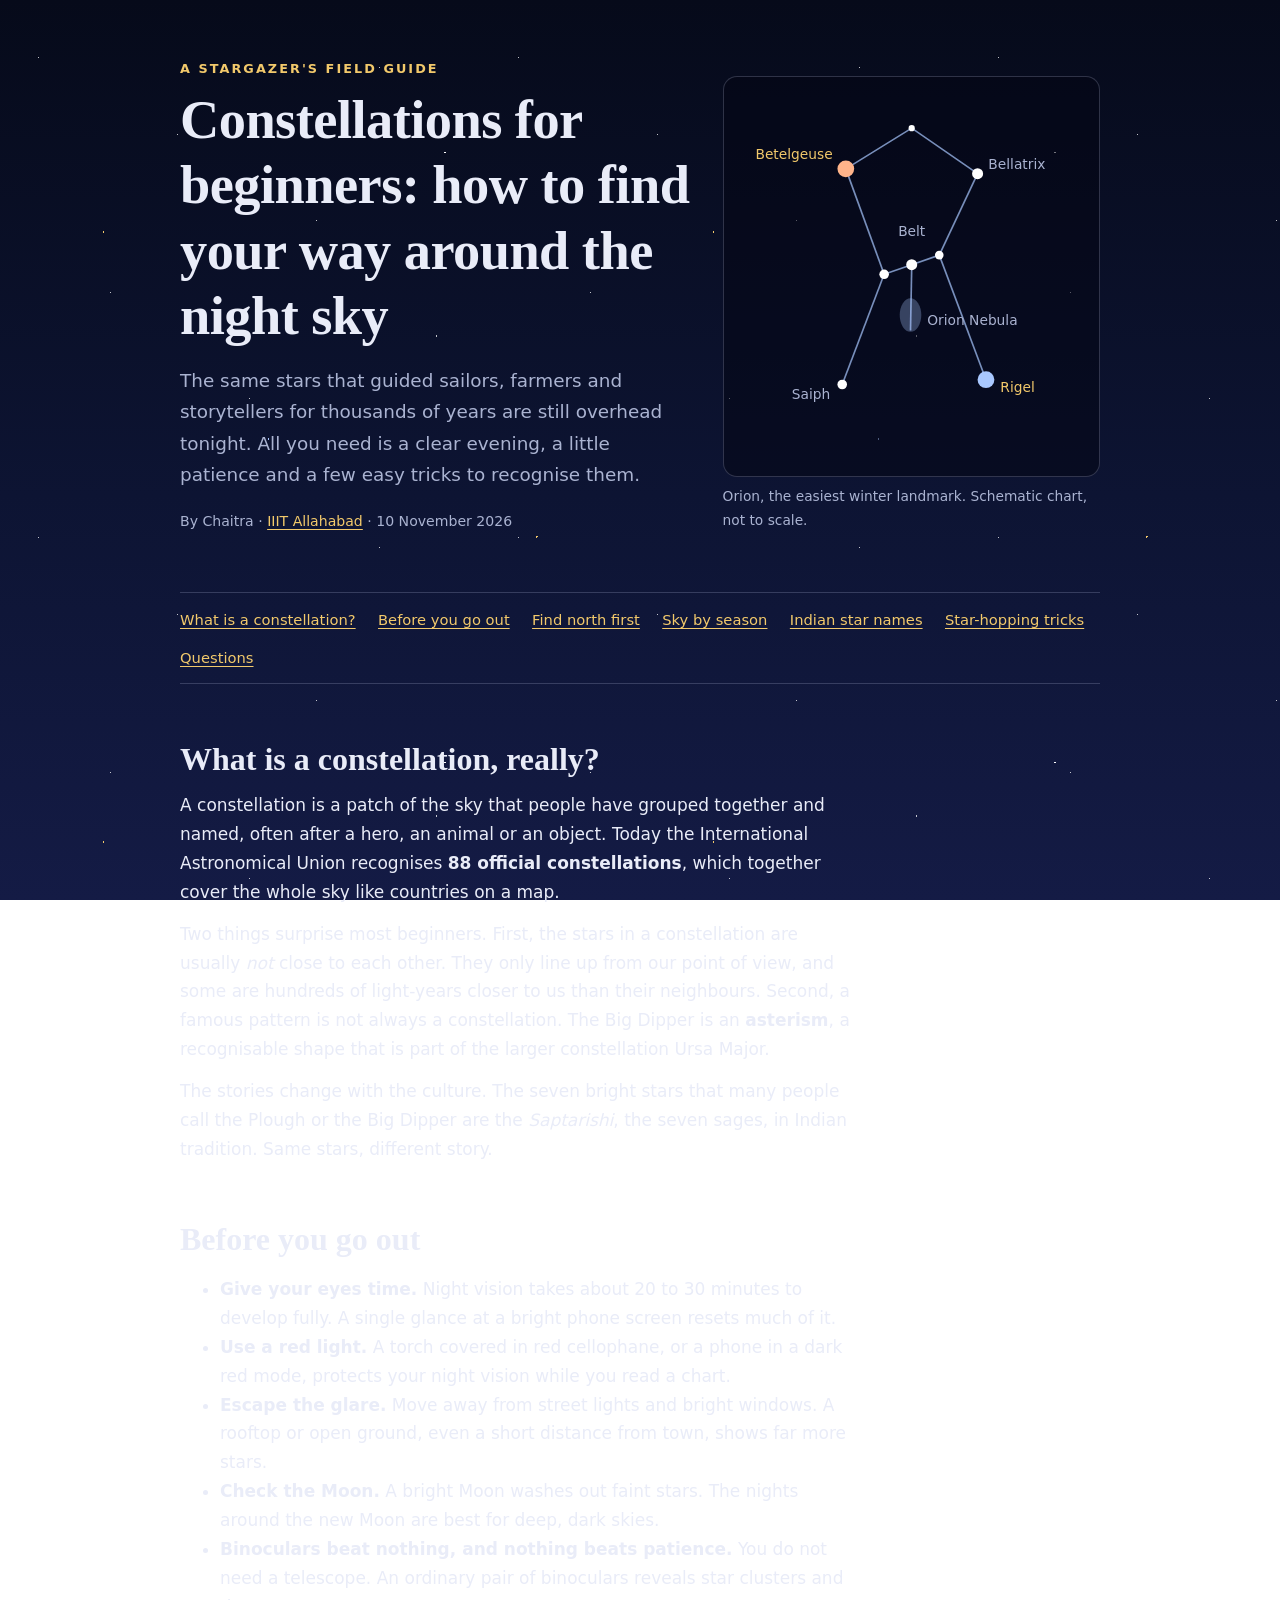
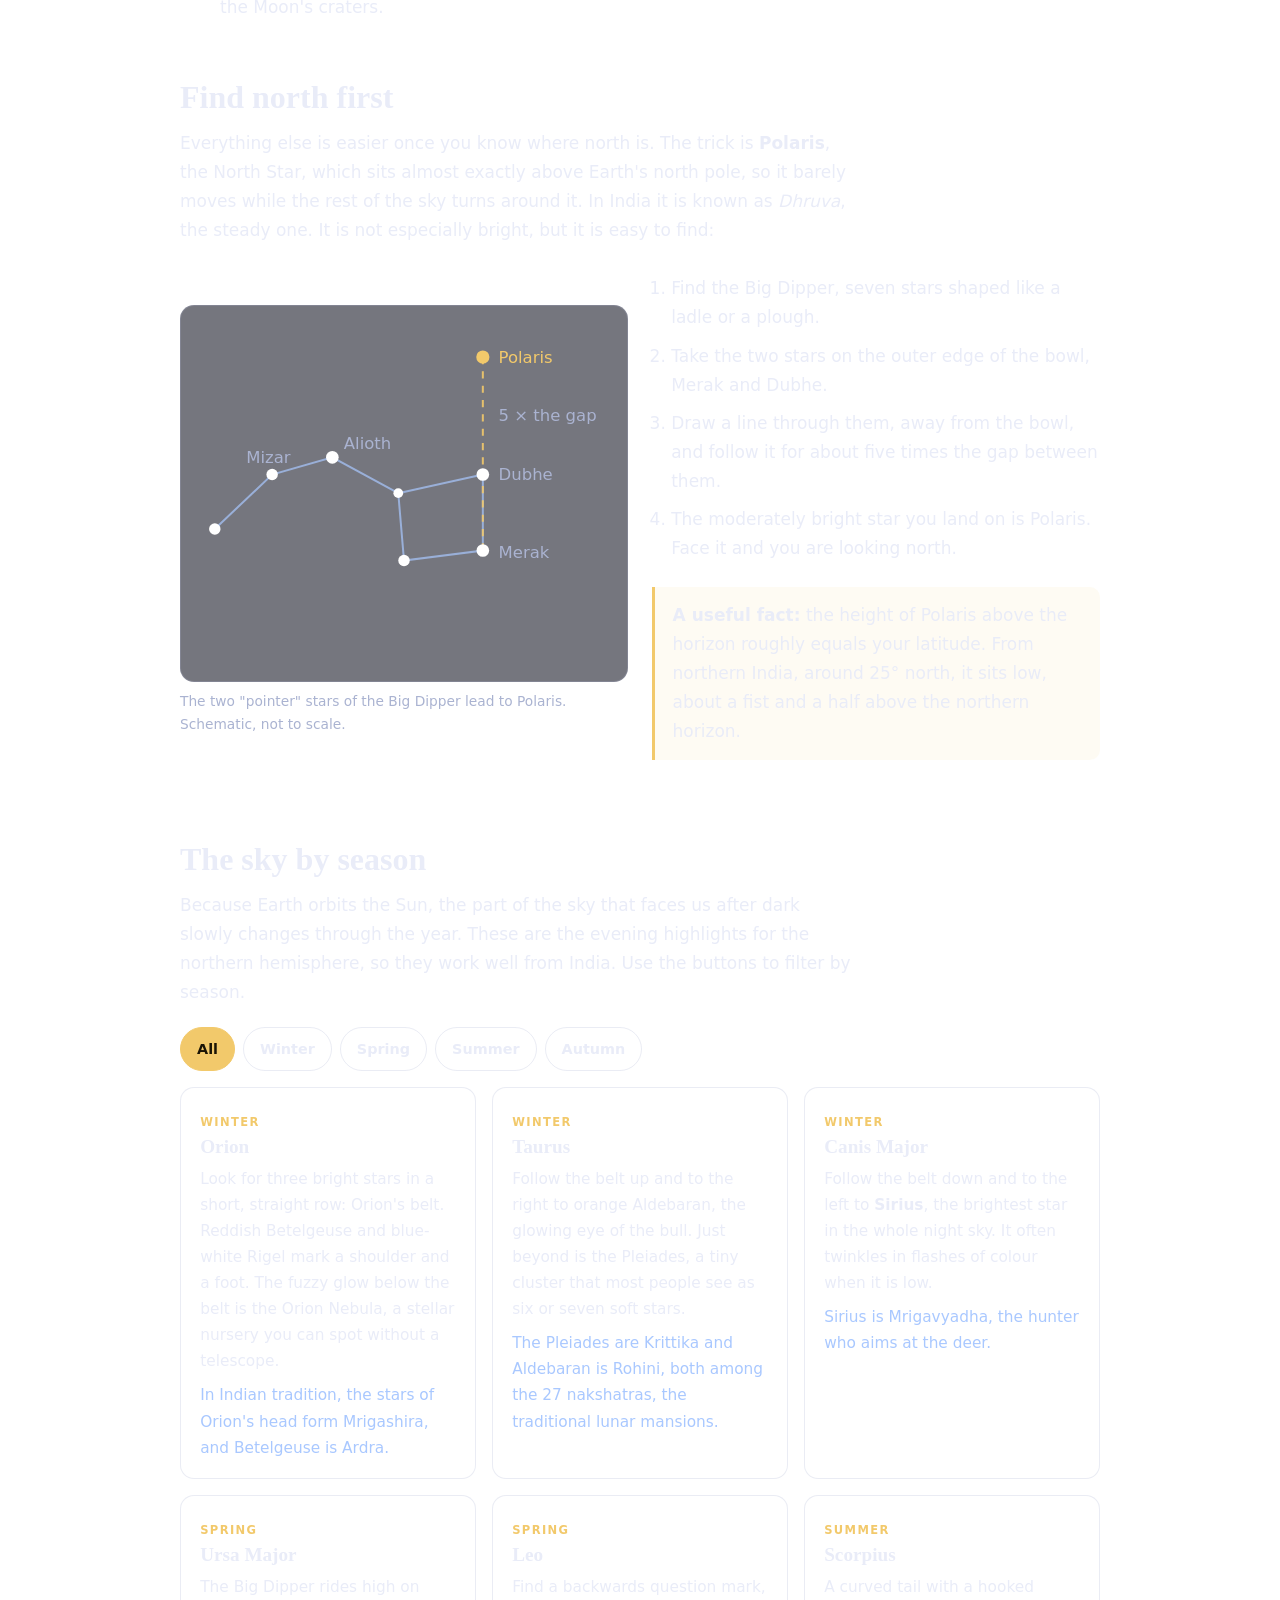
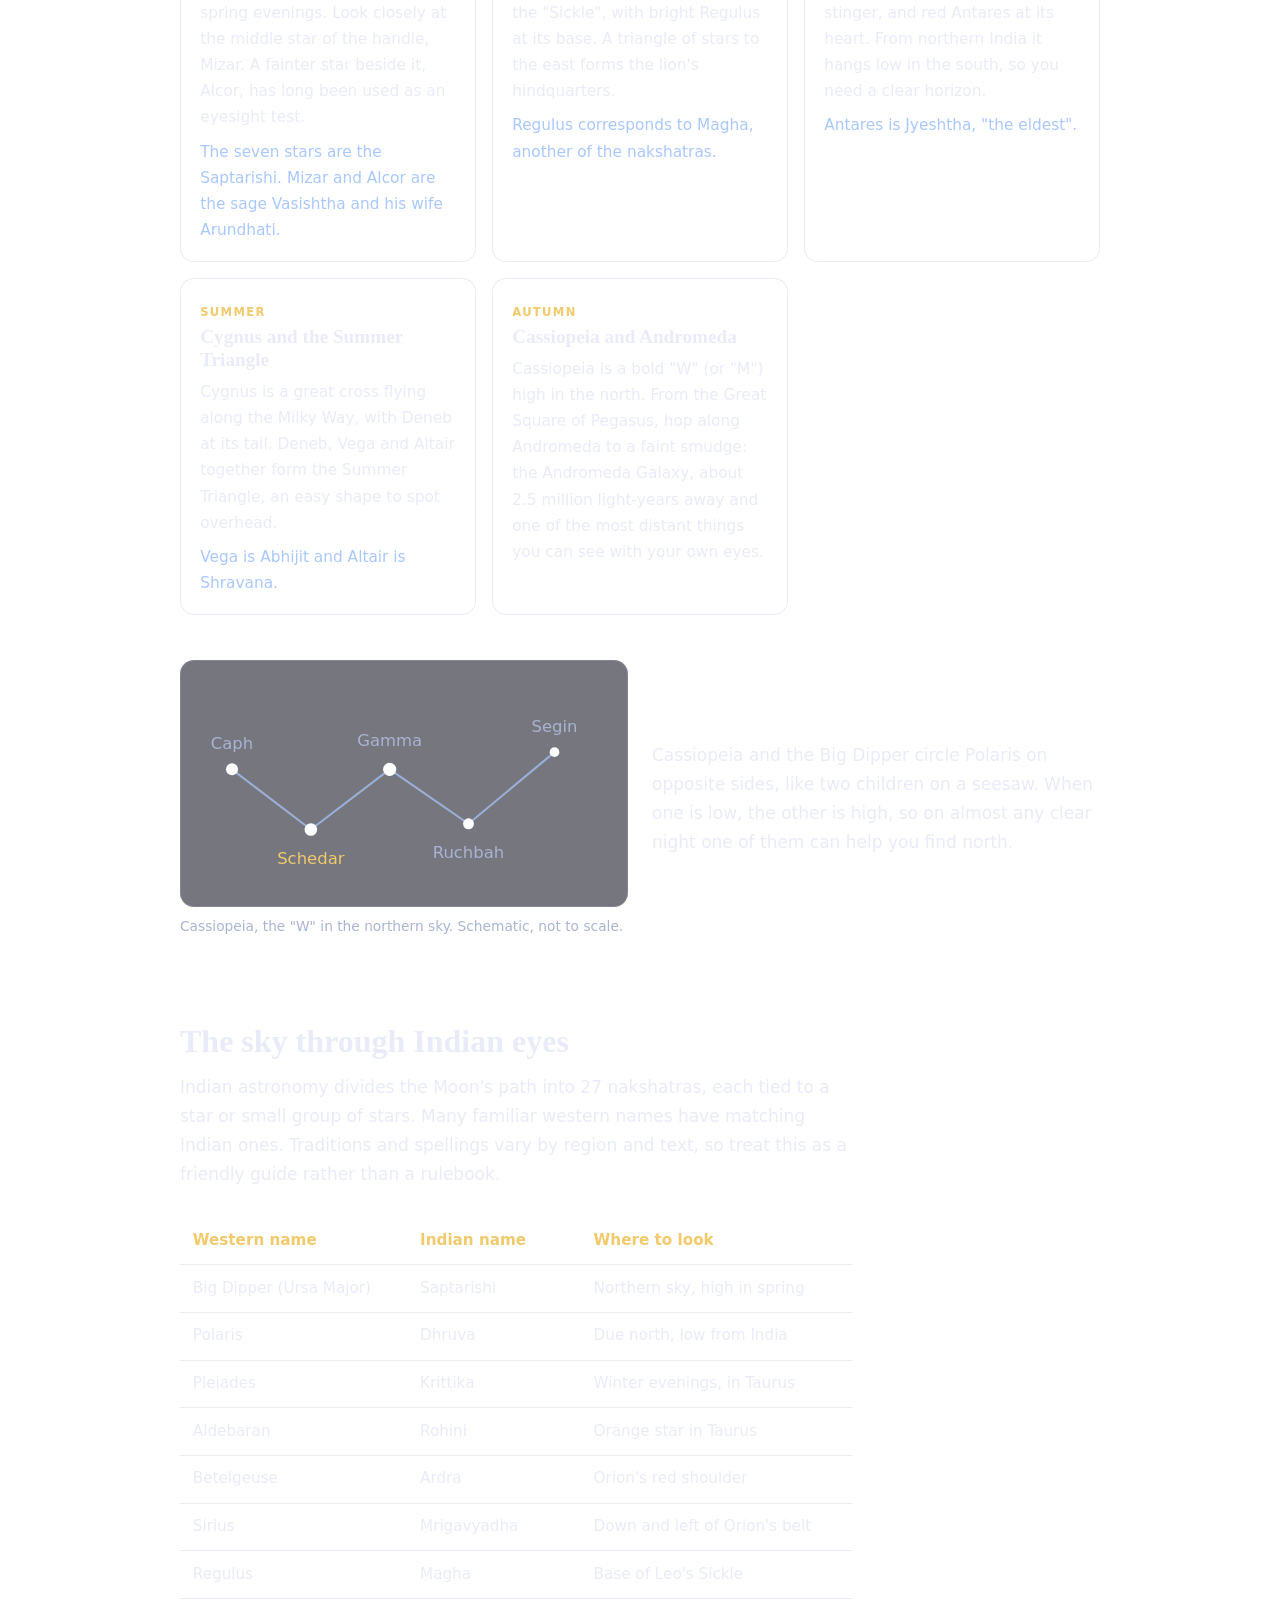
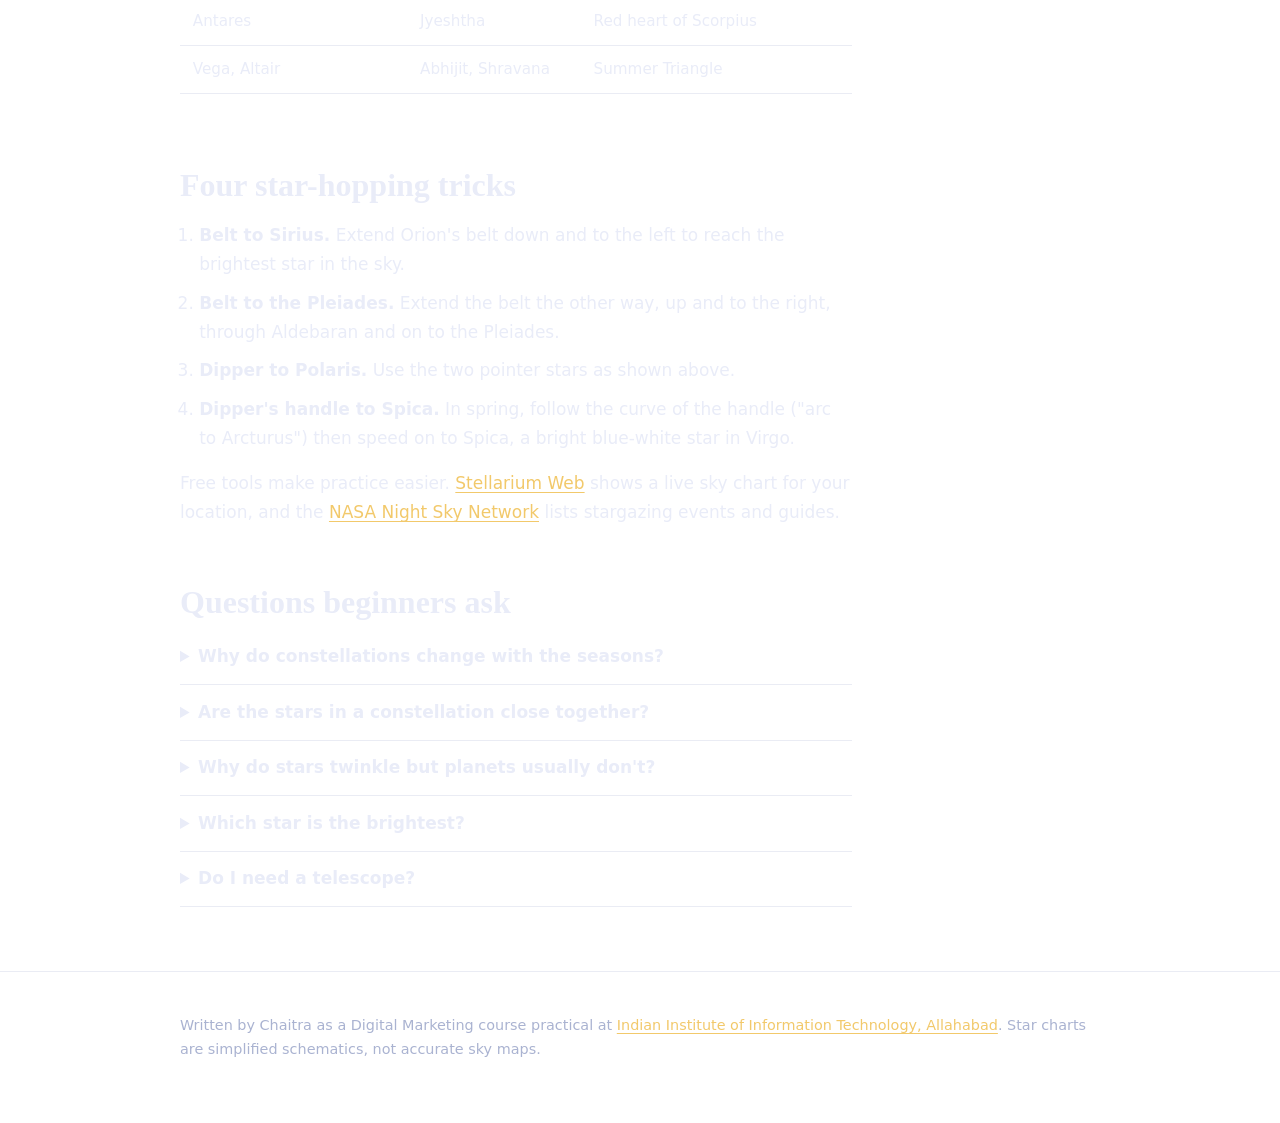
==== index.html @ 54d78680 "Initial commit" ====
<!DOCTYPE html>
<html lang="en">
<head>
  <meta charset="utf-8">
  <meta name="viewport" content="width=device-width, initial-scale=1">

  <!-- SEO: title (~50-60 chars), main phrase first -->
  <title>Constellations for Beginners: Spot Them in the Night Sky</title>

  <!-- SEO: meta description (~150-160 chars), written to earn the click -->
  <meta name="description" content="Learn to find Orion, the Big Dipper and Polaris with easy star-hopping tricks, a season-by-season sky guide and the Indian names of the stars you see.">

  <!-- SEO: canonical URL for this page -->
  <link rel="canonical" href="https://chaytra.github.io/constellations/">

  <meta name="author" content="Chaitra">
  <meta name="robots" content="index, follow">
  <meta name="theme-color" content="#060a1a">

  <!-- Open Graph + Twitter: preview when the link is shared -->
  <meta property="og:type" content="article">
  <meta property="og:title" content="Constellations for Beginners: Spot Them in the Night Sky">
  <meta property="og:description" content="Find Orion, the Big Dipper and Polaris, with a seasonal sky guide and Indian star names.">
  <meta property="og:url" content="https://chaytra.github.io/constellations/">
  <meta name="twitter:card" content="summary">

  <!-- Structured data -->
  <script type="application/ld+json">
  {
    "@context": "https://schema.org",
    "@type": "Article",
    "headline": "Constellations for Beginners: Spot Them in the Night Sky",
    "description": "A beginner stargazing guide to finding constellations, with a seasonal sky guide and Indian star names.",
    "author": { "@type": "Person", "name": "Chaitra" },
    "datePublished": "2026-11-10",
    "inLanguage": "en",
    "about": "Constellations",
    "mainEntityOfPage": "https://chaytra.github.io/constellations/"
  }
  </script>

  <!-- ANALYTICS (Phase 2): paste Microsoft Clarity and GA4 snippets here -->

  <style>
    :root {
      --ink: #e9ecf8;
      --muted: #aab3d1;
      --night: #060a1a;
      --deep: #0d1433;
      --line: rgba(170, 179, 209, .25);
      --gold: #f2c96b;
      --ice: #a9c8ff;
      --card: rgba(255, 255, 255, .05);
    }
    * { box-sizing: border-box; }
    html { scroll-behavior: smooth; }
    body {
      margin: 0;
      color: var(--ink);
      background: linear-gradient(180deg, var(--night) 0%, var(--deep) 55%, #141b45 100%) fixed;
      font: 17px/1.7 system-ui, -apple-system, "Segoe UI", Roboto, Arial, sans-serif;
    }
    /* Star-field: two layers of tiny dots; the second one twinkles */
    body::before, body::after {
      content: ""; position: fixed; inset: 0; z-index: -1; pointer-events: none;
    }
    body::before {
      background-image:
        radial-gradient(1.2px 1.2px at 8% 12%, #fff 50%, transparent 52%),
        radial-gradient(1px 1px at 23% 61%, #fff 50%, transparent 52%),
        radial-gradient(1.4px 1.4px at 37% 28%, #fff 50%, transparent 52%),
        radial-gradient(1px 1px at 52% 83%, #fff 50%, transparent 52%),
        radial-gradient(1.2px 1.2px at 66% 46%, #fff 50%, transparent 52%),
        radial-gradient(1px 1px at 79% 14%, #fff 50%, transparent 52%),
        radial-gradient(1.4px 1.4px at 91% 70%, #fff 50%, transparent 52%),
        radial-gradient(1px 1px at 14% 90%, #fff 50%, transparent 52%);
      background-size: 480px 480px;
      opacity: .75;
    }
    body::after {
      background-image:
        radial-gradient(1.6px 1.6px at 17% 38%, var(--gold) 50%, transparent 52%),
        radial-gradient(1.6px 1.6px at 44% 72%, var(--ice) 50%, transparent 52%),
        radial-gradient(1.6px 1.6px at 73% 25%, #fff 50%, transparent 52%),
        radial-gradient(1.6px 1.6px at 88% 88%, var(--gold) 50%, transparent 52%);
      background-size: 610px 610px;
      animation: twinkle 5s ease-in-out infinite alternate;
    }
    @keyframes twinkle { from { opacity: .25; } to { opacity: 1; } }
    @media (prefers-reduced-motion: reduce) {
      body::after { animation: none; opacity: .7; }
      html { scroll-behavior: auto; }
      .tw { animation: none !important; }
    }

    h1, h2, h3 { font-family: "Iowan Old Style", "Palatino Linotype", Palatino, "Book Antiqua", Georgia, serif; font-weight: 600; line-height: 1.2; }
    .wrap { max-width: 60rem; margin: 0 auto; padding: 0 1.25rem; }
    .read { max-width: 42rem; }
    a { color: var(--gold); text-underline-offset: 3px; }
    a:focus-visible, button:focus-visible, summary:focus-visible { outline: 3px solid var(--ice); outline-offset: 3px; }
    .skip { position: absolute; left: -999px; }
    .skip:focus { left: 1rem; top: 1rem; background: var(--gold); color: #000; padding: .5rem .75rem; z-index: 10; }

    /* Hero */
    header { padding: 3rem 0 2rem; }
    .hero { display: grid; gap: 2rem; align-items: center; grid-template-columns: 1fr; }
    @media (min-width: 52rem) { .hero { grid-template-columns: 1.15fr .85fr; } }
    .eyebrow { font: 600 .8rem system-ui, sans-serif; letter-spacing: .16em; text-transform: uppercase; color: var(--gold); margin: 0 0 .75rem; }
    h1 { font-size: clamp(2.1rem, 6vw, 3.4rem); margin: 0 0 1rem; letter-spacing: -.01em; }
    .lede { font-size: 1.15rem; color: var(--muted); margin: 0; }
    .byline { font-size: .88rem; color: var(--muted); margin-top: 1.25rem; }

    /* In-page nav */
    nav[aria-label="On this page"] { border-block: 1px solid var(--line); padding: .5rem 0; margin-bottom: 1rem; }
    nav ul { list-style: none; margin: 0; padding: 0; display: flex; flex-wrap: wrap; gap: .1rem 1.4rem; font-size: .92rem; }
    nav a { display: inline-block; padding: .35rem 0; }

    h2 { font-size: clamp(1.5rem, 3.5vw, 2rem); margin: 3.5rem 0 .5rem; }
    h3 { font-size: 1.2rem; margin: 0 0 .25rem; }
    p { margin: .8rem 0; }

    figure { margin: 1.75rem 0; }
    figure svg { width: 100%; height: auto; display: block; }
    figcaption { font-size: .86rem; color: var(--muted); margin-top: .5rem; }
    .chart { background: rgba(4, 7, 20, .55); border: 1px solid var(--line); border-radius: 14px; padding: .5rem; }
    .ln { stroke: var(--ice); stroke-width: 1.4; stroke-opacity: .7; fill: none; }
    .ln.dash { stroke: var(--gold); stroke-dasharray: 5 5; stroke-opacity: .9; }
    .st { fill: #fff; }
    .lab { font: 500 11.5px system-ui, sans-serif; fill: var(--muted); }
    .lab.hi { fill: var(--gold); }
    .tw { animation: pulse 3.5s ease-in-out infinite alternate; transform-box: fill-box; transform-origin: center; }
    .tw:nth-of-type(2n) { animation-delay: -1.2s; }
    .tw:nth-of-type(3n) { animation-delay: -2.4s; }
    @keyframes pulse { from { opacity: .6; } to { opacity: 1; } }

    /* Callout */
    .tip { border-left: 3px solid var(--gold); background: rgba(242, 201, 107, .08); padding: .5rem 1.1rem; border-radius: 0 10px 10px 0; margin: 1.5rem 0; }
    .tip p { margin: .4rem 0; }

    /* Two-column helpers */
    .split { display: grid; gap: 1.5rem; align-items: center; grid-template-columns: 1fr; }
    @media (min-width: 52rem) { .split { grid-template-columns: 1fr 1fr; } }

    /* Season filter + cards */
    #filters { display: flex; flex-wrap: wrap; gap: .5rem; margin: 1.25rem 0 .5rem; }
    #filters button {
      font: 600 .9rem system-ui, sans-serif; color: var(--ink); background: transparent;
      border: 1px solid var(--line); border-radius: 999px; padding: .5rem 1rem; cursor: pointer; min-height: 2.75rem;
    }
    #filters button[aria-pressed="true"] { background: var(--gold); color: #1a1405; border-color: var(--gold); }
    .cards { display: grid; gap: 1rem; grid-template-columns: repeat(auto-fill, minmax(16rem, 1fr)); margin-top: 1rem; padding: 0; list-style: none; }
    .card { background: var(--card); border: 1px solid var(--line); border-radius: 14px; padding: 1.1rem 1.2rem; }
    .card[hidden] { display: none; }
    .season { display: inline-block; font: 600 .72rem system-ui, sans-serif; letter-spacing: .12em; text-transform: uppercase; color: var(--gold); margin-bottom: .35rem; }
    .card p { margin: .5rem 0 0; font-size: .96rem; }
    .card .in { color: var(--ice); }

    /* Table */
    .scroll { overflow-x: auto; }
    table { border-collapse: collapse; width: 100%; min-width: 30rem; font-size: .95rem; margin: 1rem 0; }
    th, td { text-align: left; padding: .65rem .8rem; border-bottom: 1px solid var(--line); vertical-align: top; }
    th { color: var(--gold); font-weight: 600; }

    ol.steps { padding-left: 1.2rem; }
    ol.steps li { margin: .6rem 0; }

    details { border-bottom: 1px solid var(--line); padding: .8rem 0; }
    summary { cursor: pointer; font-weight: 600; }

    footer { border-top: 1px solid var(--line); margin-top: 4rem; padding: 1.75rem 0 3rem; color: var(--muted); font-size: .9rem; }
  </style>
</head>

<body>
  <a class="skip" href="#content">Skip to main content</a>

  <!-- <header>: introduces the page, holds the one <h1> -->
  <header>
    <div class="wrap hero">
      <div>
        <p class="eyebrow">A stargazer's field guide</p>
        <h1>Constellations for beginners: how to find your way around the night sky</h1>
        <p class="lede">The same stars that guided sailors, farmers and storytellers for thousands of years are still overhead tonight. All you need is a clear evening, a little patience and a few easy tricks to recognise them.</p>
        <p class="byline">By Chaitra &middot; <a href="https://www.iiita.ac.in/">IIIT Allahabad</a> &middot; <time datetime="2026-11-10">10 November 2026</time></p>
      </div>

      <!-- Figure: Orion chart. SVG has a title and description so it works like ALT text -->
      <figure aria-labelledby="orion-cap">
        <svg class="chart" viewBox="0 0 300 320" role="img" aria-labelledby="orion-t orion-d">
          <title id="orion-t">Star chart of the constellation Orion</title>
          <desc id="orion-d">Orion drawn as connected stars: red Betelgeuse at the upper left shoulder, Bellatrix at the upper right, three belt stars in a short row, Saiph at the lower left, blue-white Rigel at the lower right, and the Orion Nebula hanging below the belt.</desc>
          <g>
            <path class="ln" d="M95 70 L150 36 L205 74"/>
            <path class="ln" d="M95 70 L127 158"/>
            <path class="ln" d="M205 74 L173 142"/>
            <path class="ln" d="M127 158 L150 150 L173 142"/>
            <path class="ln" d="M127 158 L92 250"/>
            <path class="ln" d="M173 142 L212 246"/>
            <path class="ln" d="M150 152 L149 205"/>
            <ellipse cx="149" cy="192" rx="9" ry="14" fill="var(--ice)" opacity=".3"/>
          </g>
          <circle class="st tw" cx="150" cy="36" r="2.6"/>
          <circle class="tw" cx="95" cy="70" r="7" fill="#ffb48a"/>
          <circle class="st tw" cx="205" cy="74" r="4.6"/>
          <circle class="st tw" cx="127" cy="158" r="4"/>
          <circle class="st tw" cx="150" cy="150" r="4.6"/>
          <circle class="st tw" cx="173" cy="142" r="3.6"/>
          <circle class="st tw" cx="92" cy="250" r="4"/>
          <circle class="tw" cx="212" cy="246" r="7" fill="#a9c8ff"/>
          <text class="lab hi" x="84" y="62" text-anchor="end">Betelgeuse</text>
          <text class="lab" x="214" y="70">Bellatrix</text>
          <text class="lab" x="150" y="126" text-anchor="middle">Belt</text>
          <text class="lab" x="82" y="262" text-anchor="end">Saiph</text>
          <text class="lab hi" x="224" y="256">Rigel</text>
          <text class="lab" x="163" y="200">Orion Nebula</text>
        </svg>
        <figcaption id="orion-cap">Orion, the easiest winter landmark. Schematic chart, not to scale.</figcaption>
      </figure>
    </div>
  </header>

  <!-- <main>: the unique content of this page -->
  <main id="content">
    <div class="wrap">

      <nav aria-label="On this page">
        <ul>
          <li><a href="#what-is">What is a constellation?</a></li>
          <li><a href="#prepare">Before you go out</a></li>
          <li><a href="#north">Find north first</a></li>
          <li><a href="#seasons">Sky by season</a></li>
          <li><a href="#india">Indian star names</a></li>
          <li><a href="#hops">Star-hopping tricks</a></li>
          <li><a href="#faq">Questions</a></li>
        </ul>
      </nav>

      <article class="read">

        <section id="what-is">
          <h2>What is a constellation, really?</h2>
          <p>A constellation is a patch of the sky that people have grouped together and named, often after a hero, an animal or an object. Today the International Astronomical Union recognises <strong>88 official constellations</strong>, which together cover the whole sky like countries on a map.</p>
          <p>Two things surprise most beginners. First, the stars in a constellation are usually <em>not</em> close to each other. They only line up from our point of view, and some are hundreds of light-years closer to us than their neighbours. Second, a famous pattern is not always a constellation. The Big Dipper is an <strong>asterism</strong>, a recognisable shape that is part of the larger constellation Ursa Major.</p>
          <p>The stories change with the culture. The seven bright stars that many people call the Plough or the Big Dipper are the <em>Saptarishi</em>, the seven sages, in Indian tradition. Same stars, different story.</p>
        </section>

        <section id="prepare">
          <h2>Before you go out</h2>
          <ul>
            <li><strong>Give your eyes time.</strong> Night vision takes about 20 to 30 minutes to develop fully. A single glance at a bright phone screen resets much of it.</li>
            <li><strong>Use a red light.</strong> A torch covered in red cellophane, or a phone in a dark red mode, protects your night vision while you read a chart.</li>
            <li><strong>Escape the glare.</strong> Move away from street lights and bright windows. A rooftop or open ground, even a short distance from town, shows far more stars.</li>
            <li><strong>Check the Moon.</strong> A bright Moon washes out faint stars. The nights around the new Moon are best for deep, dark skies.</li>
            <li><strong>Binoculars beat nothing, and nothing beats patience.</strong> You do not need a telescope. An ordinary pair of binoculars reveals star clusters and the Moon's craters.</li>
          </ul>
        </section>

        <section id="north">
          <h2>Find north first</h2>
          <p>Everything else is easier once you know where north is. The trick is <strong>Polaris</strong>, the North Star, which sits almost exactly above Earth's north pole, so it barely moves while the rest of the sky turns around it. In India it is known as <em>Dhruva</em>, the steady one. It is not especially bright, but it is easy to find:</p>
        </section>
      </article>

      <div class="split">
        <figure aria-labelledby="dipper-cap">
          <svg class="chart" viewBox="0 0 300 250" role="img" aria-labelledby="dip-t dip-d">
            <title id="dip-t">Using the Big Dipper to find Polaris</title>
            <desc id="dip-d">The seven stars of the Big Dipper, with a dashed line running from the two pointer stars, Merak and Dubhe, upward to Polaris, about five times the gap between them.</desc>
            <path class="ln" d="M146 125 L205 112 L205 165 L150 172 Z"/>
            <path class="ln" d="M146 125 L100 100 L58 112 L18 150"/>
            <path class="ln dash" d="M205 165 L205 32"/>
            <circle class="st tw" cx="205" cy="112" r="4.4"/>
            <circle class="st tw" cx="205" cy="165" r="4.4"/>
            <circle class="st tw" cx="150" cy="172" r="4"/>
            <circle class="st tw" cx="146" cy="125" r="3.4"/>
            <circle class="st tw" cx="100" cy="100" r="4.4"/>
            <circle class="st tw" cx="58" cy="112" r="4"/>
            <circle class="st tw" cx="18" cy="150" r="4"/>
            <circle class="tw" cx="205" cy="30" r="4.6" fill="var(--gold)"/>
            <text class="lab hi" x="216" y="34">Polaris</text>
            <text class="lab" x="216" y="116">Dubhe</text>
            <text class="lab" x="216" y="170">Merak</text>
            <text class="lab" x="108" y="94">Alioth</text>
            <text class="lab" x="40" y="104">Mizar</text>
            <text class="lab" x="216" y="75" fill="var(--gold)">5 &times; the gap</text>
          </svg>
          <figcaption id="dipper-cap">The two "pointer" stars of the Big Dipper lead to Polaris. Schematic, not to scale.</figcaption>
        </figure>

        <div>
          <ol class="steps">
            <li>Find the Big Dipper, seven stars shaped like a ladle or a plough.</li>
            <li>Take the two stars on the outer edge of the bowl, Merak and Dubhe.</li>
            <li>Draw a line through them, away from the bowl, and follow it for about five times the gap between them.</li>
            <li>The moderately bright star you land on is Polaris. Face it and you are looking north.</li>
          </ol>
          <div class="tip">
            <p><strong>A useful fact:</strong> the height of Polaris above the horizon roughly equals your latitude. From northern India, around 25&deg; north, it sits low, about a fist and a half above the northern horizon.</p>
          </div>
        </div>
      </div>

      <section id="seasons">
        <h2>The sky by season</h2>
        <p class="read">Because Earth orbits the Sun, the part of the sky that faces us after dark slowly changes through the year. These are the evening highlights for the northern hemisphere, so they work well from India. Use the buttons to filter by season.</p>
        <div id="filters" role="group" aria-label="Filter constellations by season"></div>
        <p id="count" class="read" aria-live="polite" style="font-size:.9rem;color:var(--muted)"></p>

        <ul class="cards" id="cards">
          <li class="card" data-season="Winter">
            <span class="season">Winter</span>
            <h3>Orion</h3>
            <p>Look for three bright stars in a short, straight row: Orion's belt. Reddish Betelgeuse and blue-white Rigel mark a shoulder and a foot. The fuzzy glow below the belt is the Orion Nebula, a stellar nursery you can spot without a telescope.</p>
            <p class="in">In Indian tradition, the stars of Orion's head form Mrigashira, and Betelgeuse is Ardra.</p>
          </li>
          <li class="card" data-season="Winter">
            <span class="season">Winter</span>
            <h3>Taurus</h3>
            <p>Follow the belt up and to the right to orange Aldebaran, the glowing eye of the bull. Just beyond is the Pleiades, a tiny cluster that most people see as six or seven soft stars.</p>
            <p class="in">The Pleiades are Krittika and Aldebaran is Rohini, both among the 27 nakshatras, the traditional lunar mansions.</p>
          </li>
          <li class="card" data-season="Winter">
            <span class="season">Winter</span>
            <h3>Canis Major</h3>
            <p>Follow the belt down and to the left to <strong>Sirius</strong>, the brightest star in the whole night sky. It often twinkles in flashes of colour when it is low.</p>
            <p class="in">Sirius is Mrigavyadha, the hunter who aims at the deer.</p>
          </li>
          <li class="card" data-season="Spring">
            <span class="season">Spring</span>
            <h3>Ursa Major</h3>
            <p>The Big Dipper rides high on spring evenings. Look closely at the middle star of the handle, Mizar. A fainter star beside it, Alcor, has long been used as an eyesight test.</p>
            <p class="in">The seven stars are the Saptarishi. Mizar and Alcor are the sage Vasishtha and his wife Arundhati.</p>
          </li>
          <li class="card" data-season="Spring">
            <span class="season">Spring</span>
            <h3>Leo</h3>
            <p>Find a backwards question mark, the "Sickle", with bright Regulus at its base. A triangle of stars to the east forms the lion's hindquarters.</p>
            <p class="in">Regulus corresponds to Magha, another of the nakshatras.</p>
          </li>
          <li class="card" data-season="Summer">
            <span class="season">Summer</span>
            <h3>Scorpius</h3>
            <p>A curved tail with a hooked stinger, and red Antares at its heart. From northern India it hangs low in the south, so you need a clear horizon.</p>
            <p class="in">Antares is Jyeshtha, "the eldest".</p>
          </li>
          <li class="card" data-season="Summer">
            <span class="season">Summer</span>
            <h3>Cygnus and the Summer Triangle</h3>
            <p>Cygnus is a great cross flying along the Milky Way, with Deneb at its tail. Deneb, Vega and Altair together form the Summer Triangle, an easy shape to spot overhead.</p>
            <p class="in">Vega is Abhijit and Altair is Shravana.</p>
          </li>
          <li class="card" data-season="Autumn">
            <span class="season">Autumn</span>
            <h3>Cassiopeia and Andromeda</h3>
            <p>Cassiopeia is a bold "W" (or "M") high in the north. From the Great Square of Pegasus, hop along Andromeda to a faint smudge: the Andromeda Galaxy, about 2.5 million light-years away and one of the most distant things you can see with your own eyes.</p>
          </li>
        </ul>
      </section>

      <div class="split">
        <figure aria-labelledby="cas-cap">
          <svg class="chart" viewBox="0 0 300 160" role="img" aria-labelledby="cas-t cas-d">
            <title id="cas-t">Star chart of Cassiopeia</title>
            <desc id="cas-d">Five stars joined in a zigzag that forms the letter W, labelled Caph, Schedar, Gamma Cassiopeiae, Ruchbah and Segin.</desc>
            <path class="ln" d="M30 70 L85 112 L140 70 L195 108 L255 58"/>
            <circle class="st tw" cx="30" cy="70" r="4.2"/>
            <circle class="st tw" cx="85" cy="112" r="4.4"/>
            <circle class="st tw" cx="140" cy="70" r="4.6"/>
            <circle class="st tw" cx="195" cy="108" r="3.8"/>
            <circle class="st tw" cx="255" cy="58" r="3.4"/>
            <text class="lab" x="30" y="56" text-anchor="middle">Caph</text>
            <text class="lab hi" x="85" y="136" text-anchor="middle">Schedar</text>
            <text class="lab" x="140" y="54" text-anchor="middle">Gamma</text>
            <text class="lab" x="195" y="132" text-anchor="middle">Ruchbah</text>
            <text class="lab" x="255" y="44" text-anchor="middle">Segin</text>
          </svg>
          <figcaption id="cas-cap">Cassiopeia, the "W" in the northern sky. Schematic, not to scale.</figcaption>
        </figure>
        <p>Cassiopeia and the Big Dipper circle Polaris on opposite sides, like two children on a seesaw. When one is low, the other is high, so on almost any clear night one of them can help you find north.</p>
      </div>

      <article class="read">
        <section id="india">
          <h2>The sky through Indian eyes</h2>
          <p>Indian astronomy divides the Moon's path into 27 nakshatras, each tied to a star or small group of stars. Many familiar western names have matching Indian ones. Traditions and spellings vary by region and text, so treat this as a friendly guide rather than a rulebook.</p>
          <div class="scroll">
            <table>
              <caption class="skip">Western and Indian names for bright stars and patterns</caption>
              <thead>
                <tr><th scope="col">Western name</th><th scope="col">Indian name</th><th scope="col">Where to look</th></tr>
              </thead>
              <tbody>
                <tr><td>Big Dipper (Ursa Major)</td><td>Saptarishi</td><td>Northern sky, high in spring</td></tr>
                <tr><td>Polaris</td><td>Dhruva</td><td>Due north, low from India</td></tr>
                <tr><td>Pleiades</td><td>Krittika</td><td>Winter evenings, in Taurus</td></tr>
                <tr><td>Aldebaran</td><td>Rohini</td><td>Orange star in Taurus</td></tr>
                <tr><td>Betelgeuse</td><td>Ardra</td><td>Orion's red shoulder</td></tr>
                <tr><td>Sirius</td><td>Mrigavyadha</td><td>Down and left of Orion's belt</td></tr>
                <tr><td>Regulus</td><td>Magha</td><td>Base of Leo's Sickle</td></tr>
                <tr><td>Antares</td><td>Jyeshtha</td><td>Red heart of Scorpius</td></tr>
                <tr><td>Vega, Altair</td><td>Abhijit, Shravana</td><td>Summer Triangle</td></tr>
              </tbody>
            </table>
          </div>
        </section>

        <section id="hops">
          <h2>Four star-hopping tricks</h2>
          <ol class="steps">
            <li><strong>Belt to Sirius.</strong> Extend Orion's belt down and to the left to reach the brightest star in the sky.</li>
            <li><strong>Belt to the Pleiades.</strong> Extend the belt the other way, up and to the right, through Aldebaran and on to the Pleiades.</li>
            <li><strong>Dipper to Polaris.</strong> Use the two pointer stars as shown above.</li>
            <li><strong>Dipper's handle to Spica.</strong> In spring, follow the curve of the handle ("arc to Arcturus") then speed on to Spica, a bright blue-white star in Virgo.</li>
          </ol>
          <p>Free tools make practice easier. <a href="https://stellarium-web.org/">Stellarium Web</a> shows a live sky chart for your location, and the <a href="https://nightsky.jpl.nasa.gov/">NASA Night Sky Network</a> lists stargazing events and guides.</p>
        </section>

        <section id="faq">
          <h2>Questions beginners ask</h2>
          <details>
            <summary>Why do constellations change with the seasons?</summary>
            <p>Earth orbits the Sun, so the direction our night side faces slowly shifts. In winter evenings we look out toward Orion; in summer evenings, toward Scorpius and the centre of the Milky Way.</p>
          </details>
          <details>
            <summary>Are the stars in a constellation close together?</summary>
            <p>Usually not. They just line up in our view. One star in a pattern may be tens or hundreds of light-years farther away than its neighbour.</p>
          </details>
          <details>
            <summary>Why do stars twinkle but planets usually don't?</summary>
            <p>Starlight is a single point that Earth's moving air bends and flickers. A planet appears as a tiny disc, so the flickers average out and it shines steadier.</p>
          </details>
          <details>
            <summary>Which star is the brightest?</summary>
            <p>Sirius is the brightest star in the night sky. Planets such as Venus and Jupiter can outshine it, but they are not stars.</p>
          </details>
          <details>
            <summary>Do I need a telescope?</summary>
            <p>No. Every constellation on this page is visible with the naked eye. Binoculars are a cheap, rewarding upgrade.</p>
          </details>
        </section>
      </article>

    </div>
  </main>

  <footer>
    <div class="wrap">
      <p>Written by Chaitra as a Digital Marketing course practical at <a href="https://www.iiita.ac.in/">Indian Institute of Information Technology, Allahabad</a>. Star charts are simplified schematics, not accurate sky maps.</p>
    </div>
  </footer>

  <script>
    /* Progressive enhancement: the season filter appears only if JavaScript runs.
       Without JavaScript, all constellation cards stay visible. */
    (function () {
      var bar = document.getElementById('filters');
      var cards = Array.prototype.slice.call(document.querySelectorAll('#cards .card'));
      var count = document.getElementById('count');
      if (!bar || !cards.length) return;
      ['All', 'Winter', 'Spring', 'Summer', 'Autumn'].forEach(function (name, i) {
        var b = document.createElement('button');
        b.type = 'button';
        b.textContent = name;
        b.setAttribute('aria-pressed', i === 0 ? 'true' : 'false');
        b.addEventListener('click', function () {
          Array.prototype.forEach.call(bar.children, function (x) { x.setAttribute('aria-pressed', 'false'); });
          b.setAttribute('aria-pressed', 'true');
          var shown = 0;
          cards.forEach(function (c) {
            var show = name === 'All' || c.getAttribute('data-season') === name;
            c.hidden = !show;
            if (show) shown++;
          });
          count.textContent = 'Showing ' + shown + (shown === 1 ? ' constellation' : ' constellations') + (name === 'All' ? '' : ' for ' + name.toLowerCase() + ' evenings') + '.';
        });
        bar.appendChild(b);
      });
    })();
  </script>
</body>
</html>
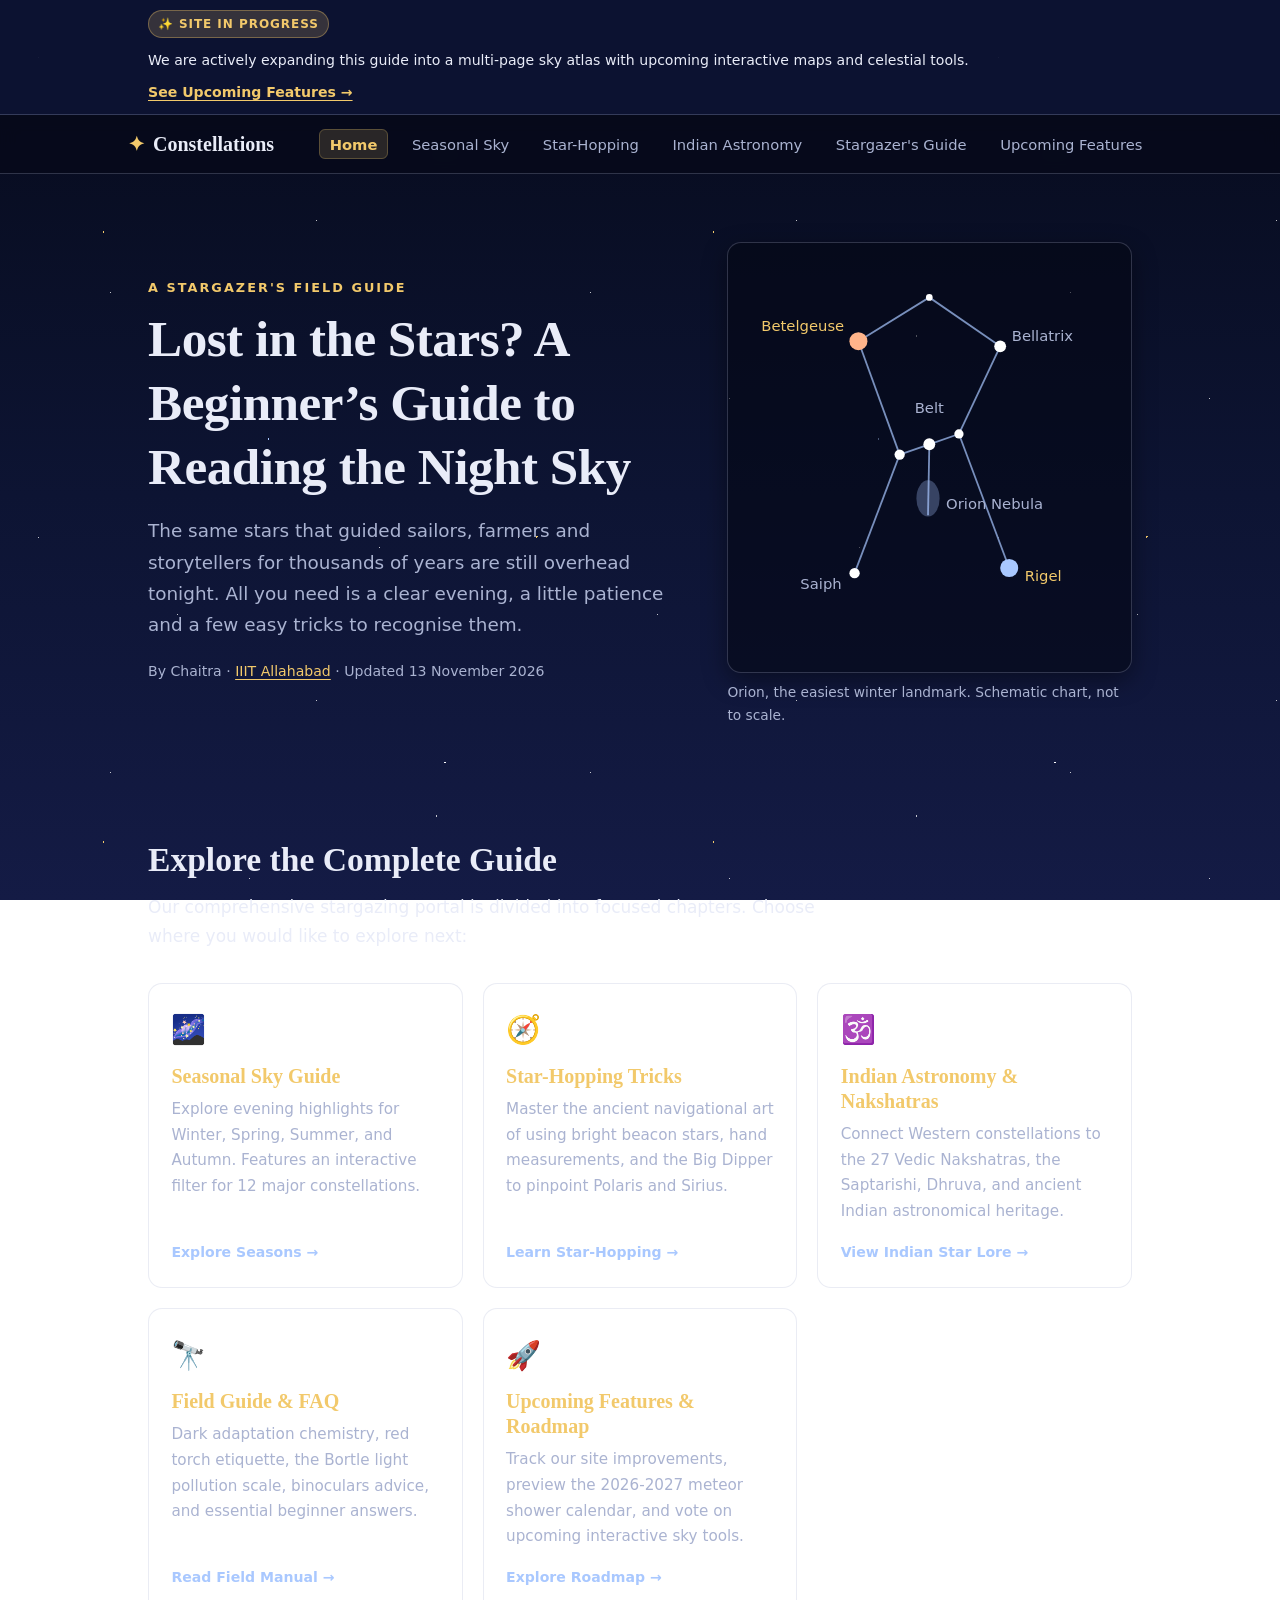
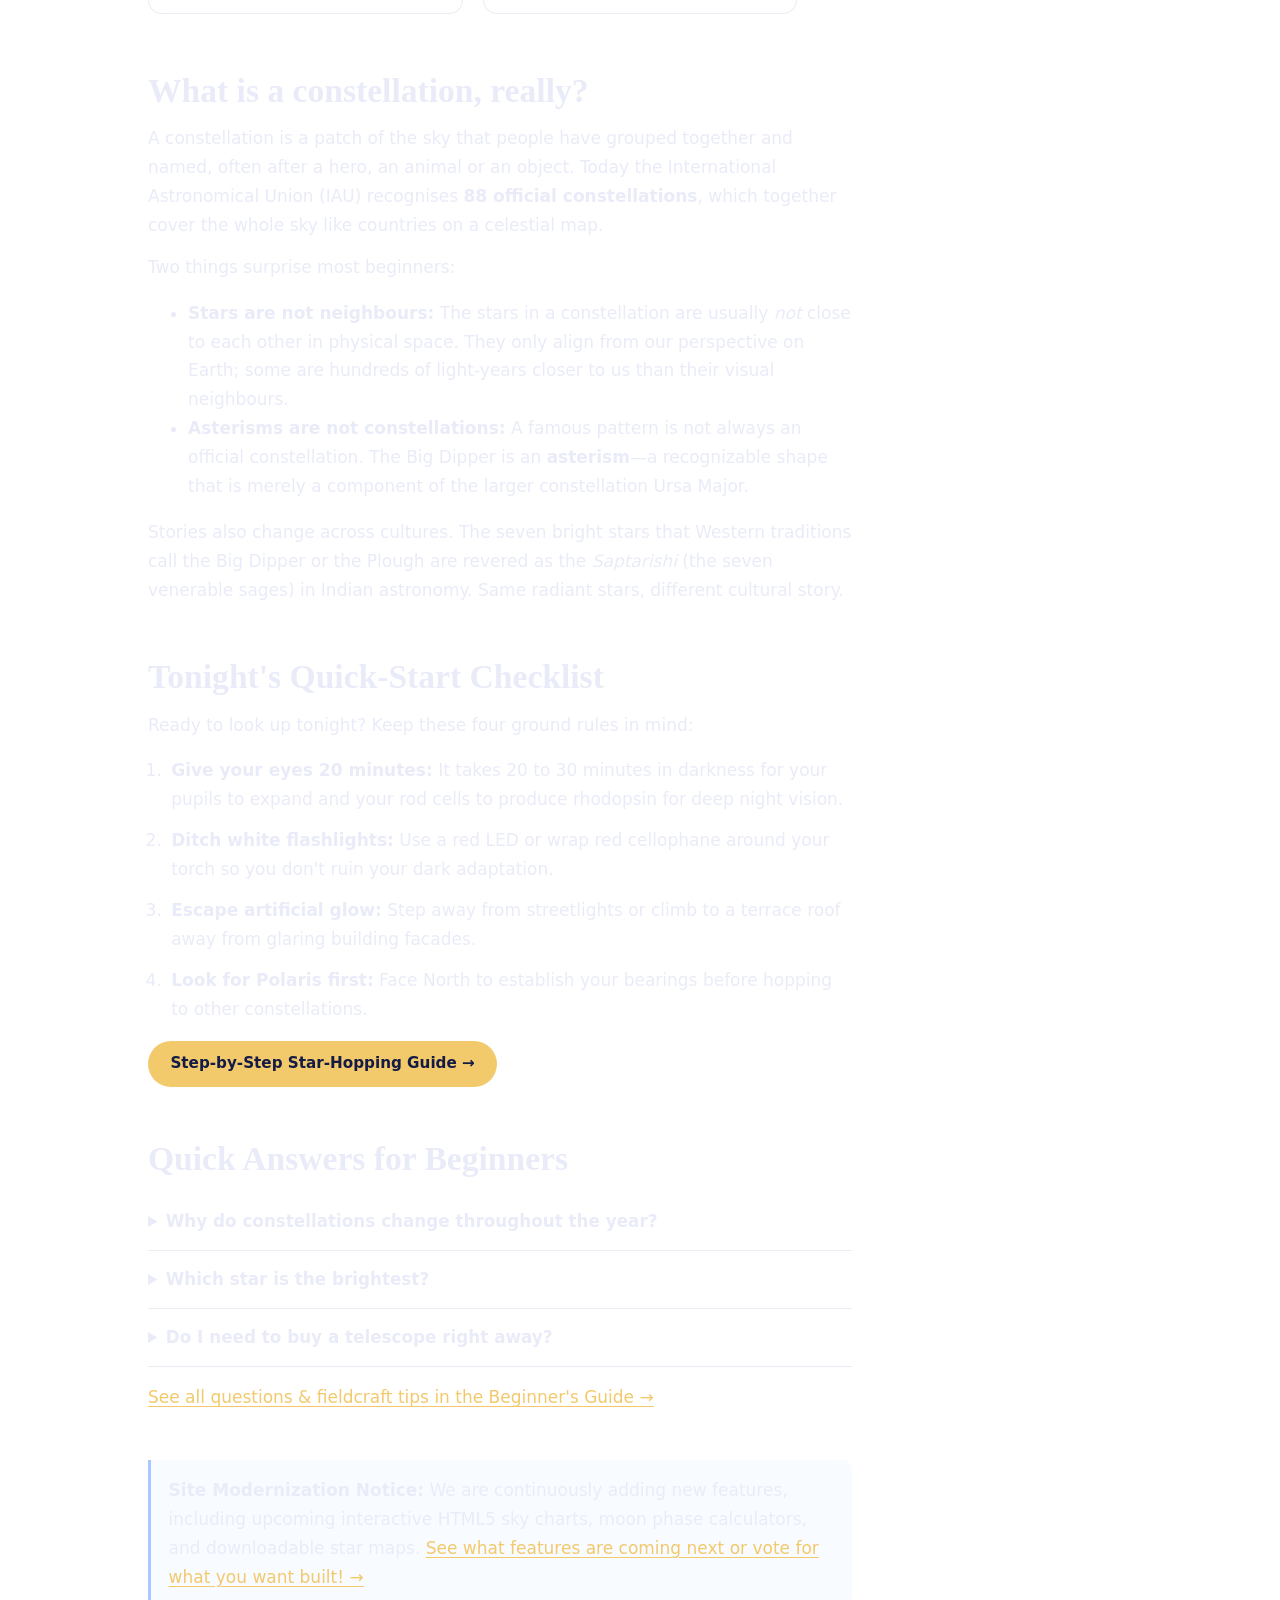
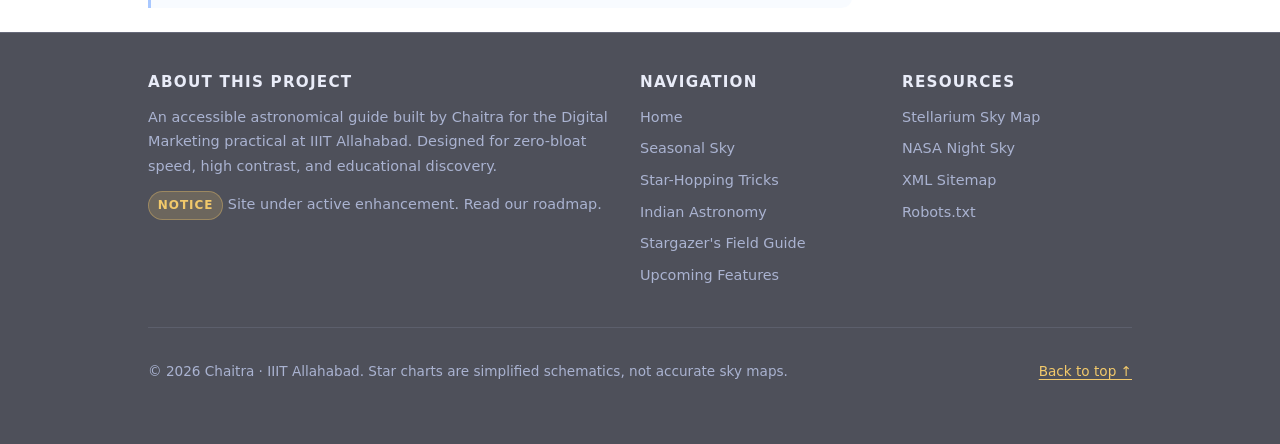
==== commit 57f09cf1: "Update index.html" ====
--- a/index.html
+++ b/index.html
@@ -18,173 +18,90 @@
   <meta name="theme-color" content="#060a1a">
 
   <!-- Open Graph + Twitter: preview when the link is shared -->
-  <meta property="og:type" content="article">
-  <meta property="og:title" content="Constellations for Beginners: Spot Them in the Night Sky">
+  <meta property="og:type" content="website">
+  <meta property="og:title" content="Lost in the Stars? A Beginner’s Guide to Reading the Night Sky">
   <meta property="og:description" content="Find Orion, the Big Dipper and Polaris, with a seasonal sky guide and Indian star names.">
   <meta property="og:url" content="https://chaytra.github.io/constellations/">
   <meta name="twitter:card" content="summary">
+  <meta name="twitter:title" content="Lost in the Stars? A Beginner’s Guide to Reading the Night Sky">
+  <meta name="twitter:description" content="Find Orion, the Big Dipper and Polaris, with a seasonal sky guide and Indian star names.">
 
   <!-- Structured data -->
   <script type="application/ld+json">
   {
     "@context": "https://schema.org",
-    "@type": "Article",
-    "headline": "Constellations for Beginners: Spot Them in the Night Sky",
-    "description": "A beginner stargazing guide to finding constellations, with a seasonal sky guide and Indian star names.",
-    "author": { "@type": "Person", "name": "Chaitra" },
-    "datePublished": "2026-11-10",
-    "inLanguage": "en",
-    "about": "Constellations",
-    "mainEntityOfPage": "https://chaytra.github.io/constellations/"
+    "@graph": [
+      {
+        "@type": "WebSite",
+        "name": "Constellations for Beginners",
+        "url": "https://chaytra.github.io/constellations/",
+        "description": "A beginner stargazing guide to finding constellations, seasonal skies, and traditional Indian star names."
+      },
+      {
+        "@type": "Article",
+        "headline": "Lost in the Stars? A Beginner’s Guide to Reading the Night Sky",
+        "description": "A beginner stargazing guide to finding constellations, with a seasonal sky guide and Indian star names.",
+        "author": { "@type": "Person", "name": "Chaitra" },
+        "datePublished": "2026-11-10",
+        "dateModified": "2026-11-13",
+        "inLanguage": "en",
+        "about": "Constellations",
+        "mainEntityOfPage": "https://chaytra.github.io/constellations/"
+      }
+    ]
   }
   </script>
 
-  <!-- ANALYTICS (Phase 2): paste Microsoft Clarity and GA4 snippets here -->
-
-  <style>
-    :root {
-      --ink: #e9ecf8;
-      --muted: #aab3d1;
-      --night: #060a1a;
-      --deep: #0d1433;
-      --line: rgba(170, 179, 209, .25);
-      --gold: #f2c96b;
-      --ice: #a9c8ff;
-      --card: rgba(255, 255, 255, .05);
-    }
-    * { box-sizing: border-box; }
-    html { scroll-behavior: smooth; }
-    body {
-      margin: 0;
-      color: var(--ink);
-      background: linear-gradient(180deg, var(--night) 0%, var(--deep) 55%, #141b45 100%) fixed;
-      font: 17px/1.7 system-ui, -apple-system, "Segoe UI", Roboto, Arial, sans-serif;
-    }
-    /* Star-field: two layers of tiny dots; the second one twinkles */
-    body::before, body::after {
-      content: ""; position: fixed; inset: 0; z-index: -1; pointer-events: none;
-    }
-    body::before {
-      background-image:
-        radial-gradient(1.2px 1.2px at 8% 12%, #fff 50%, transparent 52%),
-        radial-gradient(1px 1px at 23% 61%, #fff 50%, transparent 52%),
-        radial-gradient(1.4px 1.4px at 37% 28%, #fff 50%, transparent 52%),
-        radial-gradient(1px 1px at 52% 83%, #fff 50%, transparent 52%),
-        radial-gradient(1.2px 1.2px at 66% 46%, #fff 50%, transparent 52%),
-        radial-gradient(1px 1px at 79% 14%, #fff 50%, transparent 52%),
-        radial-gradient(1.4px 1.4px at 91% 70%, #fff 50%, transparent 52%),
-        radial-gradient(1px 1px at 14% 90%, #fff 50%, transparent 52%);
-      background-size: 480px 480px;
-      opacity: .75;
-    }
-    body::after {
-      background-image:
-        radial-gradient(1.6px 1.6px at 17% 38%, var(--gold) 50%, transparent 52%),
-        radial-gradient(1.6px 1.6px at 44% 72%, var(--ice) 50%, transparent 52%),
-        radial-gradient(1.6px 1.6px at 73% 25%, #fff 50%, transparent 52%),
-        radial-gradient(1.6px 1.6px at 88% 88%, var(--gold) 50%, transparent 52%);
-      background-size: 610px 610px;
-      animation: twinkle 5s ease-in-out infinite alternate;
-    }
-    @keyframes twinkle { from { opacity: .25; } to { opacity: 1; } }
-    @media (prefers-reduced-motion: reduce) {
-      body::after { animation: none; opacity: .7; }
-      html { scroll-behavior: auto; }
-      .tw { animation: none !important; }
-    }
-
-    h1, h2, h3 { font-family: "Iowan Old Style", "Palatino Linotype", Palatino, "Book Antiqua", Georgia, serif; font-weight: 600; line-height: 1.2; }
-    .wrap { max-width: 60rem; margin: 0 auto; padding: 0 1.25rem; }
-    .read { max-width: 42rem; }
-    a { color: var(--gold); text-underline-offset: 3px; }
-    a:focus-visible, button:focus-visible, summary:focus-visible { outline: 3px solid var(--ice); outline-offset: 3px; }
-    .skip { position: absolute; left: -999px; }
-    .skip:focus { left: 1rem; top: 1rem; background: var(--gold); color: #000; padding: .5rem .75rem; z-index: 10; }
-
-    /* Hero */
-    header { padding: 3rem 0 2rem; }
-    .hero { display: grid; gap: 2rem; align-items: center; grid-template-columns: 1fr; }
-    @media (min-width: 52rem) { .hero { grid-template-columns: 1.15fr .85fr; } }
-    .eyebrow { font: 600 .8rem system-ui, sans-serif; letter-spacing: .16em; text-transform: uppercase; color: var(--gold); margin: 0 0 .75rem; }
-    h1 { font-size: clamp(2.1rem, 6vw, 3.4rem); margin: 0 0 1rem; letter-spacing: -.01em; }
-    .lede { font-size: 1.15rem; color: var(--muted); margin: 0; }
-    .byline { font-size: .88rem; color: var(--muted); margin-top: 1.25rem; }
-
-    /* In-page nav */
-    nav[aria-label="On this page"] { border-block: 1px solid var(--line); padding: .5rem 0; margin-bottom: 1rem; }
-    nav ul { list-style: none; margin: 0; padding: 0; display: flex; flex-wrap: wrap; gap: .1rem 1.4rem; font-size: .92rem; }
-    nav a { display: inline-block; padding: .35rem 0; }
-
-    h2 { font-size: clamp(1.5rem, 3.5vw, 2rem); margin: 3.5rem 0 .5rem; }
-    h3 { font-size: 1.2rem; margin: 0 0 .25rem; }
-    p { margin: .8rem 0; }
-
-    figure { margin: 1.75rem 0; }
-    figure svg { width: 100%; height: auto; display: block; }
-    figcaption { font-size: .86rem; color: var(--muted); margin-top: .5rem; }
-    .chart { background: rgba(4, 7, 20, .55); border: 1px solid var(--line); border-radius: 14px; padding: .5rem; }
-    .ln { stroke: var(--ice); stroke-width: 1.4; stroke-opacity: .7; fill: none; }
-    .ln.dash { stroke: var(--gold); stroke-dasharray: 5 5; stroke-opacity: .9; }
-    .st { fill: #fff; }
-    .lab { font: 500 11.5px system-ui, sans-serif; fill: var(--muted); }
-    .lab.hi { fill: var(--gold); }
-    .tw { animation: pulse 3.5s ease-in-out infinite alternate; transform-box: fill-box; transform-origin: center; }
-    .tw:nth-of-type(2n) { animation-delay: -1.2s; }
-    .tw:nth-of-type(3n) { animation-delay: -2.4s; }
-    @keyframes pulse { from { opacity: .6; } to { opacity: 1; } }
-
-    /* Callout */
-    .tip { border-left: 3px solid var(--gold); background: rgba(242, 201, 107, .08); padding: .5rem 1.1rem; border-radius: 0 10px 10px 0; margin: 1.5rem 0; }
-    .tip p { margin: .4rem 0; }
-
-    /* Two-column helpers */
-    .split { display: grid; gap: 1.5rem; align-items: center; grid-template-columns: 1fr; }
-    @media (min-width: 52rem) { .split { grid-template-columns: 1fr 1fr; } }
-
-    /* Season filter + cards */
-    #filters { display: flex; flex-wrap: wrap; gap: .5rem; margin: 1.25rem 0 .5rem; }
-    #filters button {
-      font: 600 .9rem system-ui, sans-serif; color: var(--ink); background: transparent;
-      border: 1px solid var(--line); border-radius: 999px; padding: .5rem 1rem; cursor: pointer; min-height: 2.75rem;
-    }
-    #filters button[aria-pressed="true"] { background: var(--gold); color: #1a1405; border-color: var(--gold); }
-    .cards { display: grid; gap: 1rem; grid-template-columns: repeat(auto-fill, minmax(16rem, 1fr)); margin-top: 1rem; padding: 0; list-style: none; }
-    .card { background: var(--card); border: 1px solid var(--line); border-radius: 14px; padding: 1.1rem 1.2rem; }
-    .card[hidden] { display: none; }
-    .season { display: inline-block; font: 600 .72rem system-ui, sans-serif; letter-spacing: .12em; text-transform: uppercase; color: var(--gold); margin-bottom: .35rem; }
-    .card p { margin: .5rem 0 0; font-size: .96rem; }
-    .card .in { color: var(--ice); }
-
-    /* Table */
-    .scroll { overflow-x: auto; }
-    table { border-collapse: collapse; width: 100%; min-width: 30rem; font-size: .95rem; margin: 1rem 0; }
-    th, td { text-align: left; padding: .65rem .8rem; border-bottom: 1px solid var(--line); vertical-align: top; }
-    th { color: var(--gold); font-weight: 600; }
-
-    ol.steps { padding-left: 1.2rem; }
-    ol.steps li { margin: .6rem 0; }
-
-    details { border-bottom: 1px solid var(--line); padding: .8rem 0; }
-    summary { cursor: pointer; font-weight: 600; }
-
-    footer { border-top: 1px solid var(--line); margin-top: 4rem; padding: 1.75rem 0 3rem; color: var(--muted); font-size: .9rem; }
-  </style>
+  <link rel="stylesheet" href="style.css">
 </head>
 
 <body>
   <a class="skip" href="#content">Skip to main content</a>
 
-  <!-- <header>: introduces the page, holds the one <h1> -->
-  <header>
-    <div class="wrap hero">
+  <!-- Disclaimer & Improvement Banner -->
+  <aside class="notice-banner" aria-label="Site update notice">
+    <div class="wrap notice-inner">
+      <div class="notice-left">
+        <span class="notice-tag">✨ Site In Progress</span>
+        <span>We are actively expanding this guide into a multi-page sky atlas with upcoming interactive maps and celestial tools.</span>
+      </div>
+      <a class="notice-link" href="upcoming.html">See Upcoming Features &rarr;</a>
+    </div>
+  </aside>
+
+  <!-- Global Header & Navigation -->
+  <header class="site-header">
+    <div class="wrap header-inner">
+      <a class="site-logo" href="index.html" aria-label="Constellations Guide Home">
+        <span>✦</span> Constellations
+      </a>
+      <button class="nav-toggle" id="navToggle" aria-expanded="false" aria-controls="mainNav" aria-label="Toggle navigation menu">
+        ☰
+      </button>
+      <nav class="main-nav" id="mainNav" aria-label="Primary site navigation">
+        <ul>
+          <li><a href="index.html" aria-current="page">Home</a></li>
+          <li><a href="seasons.html">Seasonal Sky</a></li>
+          <li><a href="star-hopping.html">Star-Hopping</a></li>
+          <li><a href="indian-astronomy.html">Indian Astronomy</a></li>
+          <li><a href="beginners-guide.html">Stargazer's Guide</a></li>
+          <li><a href="upcoming.html">Upcoming Features</a></li>
+        </ul>
+      </nav>
+    </div>
+  </header>
+
+  <!-- Hero Section -->
+  <section class="page-hero">
+    <div class="wrap hero-grid">
       <div>
-        <p class="eyebrow">A stargazer's field guide</p>
-        <h1>Constellations for beginners: how to find your way around the night sky</h1>
+        <p class="eyebrow">A Stargazer's Field Guide</p>
+        <h1>Lost in the Stars? A Beginner’s Guide to Reading the Night Sky</h1>
         <p class="lede">The same stars that guided sailors, farmers and storytellers for thousands of years are still overhead tonight. All you need is a clear evening, a little patience and a few easy tricks to recognise them.</p>
-        <p class="byline">By Chaitra &middot; <a href="https://www.iiita.ac.in/">IIIT Allahabad</a> &middot; <time datetime="2026-11-10">10 November 2026</time></p>
-      </div>
-
-      <!-- Figure: Orion chart. SVG has a title and description so it works like ALT text -->
+        <p class="byline">By Chaitra &middot; <a href="https://www.iiita.ac.in/">IIIT Allahabad</a> &middot; Updated <time datetime="2026-11-13">13 November 2026</time></p>
+      </div>
+
+      <!-- Figure: Orion chart -->
       <figure aria-labelledby="orion-cap">
         <svg class="chart" viewBox="0 0 300 320" role="img" aria-labelledby="orion-t orion-d">
           <title id="orion-t">Star chart of the constellation Orion</title>
@@ -217,264 +134,160 @@
         <figcaption id="orion-cap">Orion, the easiest winter landmark. Schematic chart, not to scale.</figcaption>
       </figure>
     </div>
-  </header>
-
-  <!-- <main>: the unique content of this page -->
+  </section>
+
+  <!-- Main Content Hub -->
   <main id="content">
     <div class="wrap">
-
-      <nav aria-label="On this page">
-        <ul>
-          <li><a href="#what-is">What is a constellation?</a></li>
-          <li><a href="#prepare">Before you go out</a></li>
-          <li><a href="#north">Find north first</a></li>
-          <li><a href="#seasons">Sky by season</a></li>
-          <li><a href="#india">Indian star names</a></li>
-          <li><a href="#hops">Star-hopping tricks</a></li>
-          <li><a href="#faq">Questions</a></li>
-        </ul>
-      </nav>
-
-      <article class="read">
-
+      
+      <!-- Multi-Page Exploration Hub Grid -->
+      <section aria-labelledby="hub-heading">
+        <h2 id="hub-heading">Explore the Complete Guide</h2>
+        <p class="read">Our comprehensive stargazing portal is divided into focused chapters. Choose where you would like to explore next:</p>
+
+        <div class="hub-grid">
+          <!-- Hub Card 1: Seasonal Sky -->
+          <a class="hub-card" href="seasons.html">
+            <div class="hub-icon">🌌</div>
+            <h3>Seasonal Sky Guide</h3>
+            <p>Explore evening highlights for Winter, Spring, Summer, and Autumn. Features an interactive filter for 12 major constellations.</p>
+            <span class="hub-cta">Explore Seasons &rarr;</span>
+          </a>
+
+          <!-- Hub Card 2: Star-Hopping -->
+          <a class="hub-card" href="star-hopping.html">
+            <div class="hub-icon">🧭</div>
+            <h3>Star-Hopping Tricks</h3>
+            <p>Master the ancient navigational art of using bright beacon stars, hand measurements, and the Big Dipper to pinpoint Polaris and Sirius.</p>
+            <span class="hub-cta">Learn Star-Hopping &rarr;</span>
+          </a>
+
+          <!-- Hub Card 3: Indian Astronomy -->
+          <a class="hub-card" href="indian-astronomy.html">
+            <div class="hub-icon">🕉️</div>
+            <h3>Indian Astronomy & Nakshatras</h3>
+            <p>Connect Western constellations to the 27 Vedic Nakshatras, the Saptarishi, Dhruva, and ancient Indian astronomical heritage.</p>
+            <span class="hub-cta">View Indian Star Lore &rarr;</span>
+          </a>
+
+          <!-- Hub Card 4: Stargazer's Field Guide -->
+          <a class="hub-card" href="beginners-guide.html">
+            <div class="hub-icon">🔭</div>
+            <h3>Field Guide & FAQ</h3>
+            <p>Dark adaptation chemistry, red torch etiquette, the Bortle light pollution scale, binoculars advice, and essential beginner answers.</p>
+            <span class="hub-cta">Read Field Manual &rarr;</span>
+          </a>
+
+          <!-- Hub Card 5: Upcoming Features -->
+          <a class="hub-card" href="upcoming.html">
+            <div class="hub-icon">🚀</div>
+            <h3>Upcoming Features & Roadmap</h3>
+            <p>Track our site improvements, preview the 2026-2027 meteor shower calendar, and vote on upcoming interactive sky tools.</p>
+            <span class="hub-cta">Explore Roadmap &rarr;</span>
+          </a>
+        </div>
+      </section>
+
+      <!-- Foundational Knowledge Section -->
+      <article class="read" style="margin-top: 3.5rem;">
         <section id="what-is">
           <h2>What is a constellation, really?</h2>
-          <p>A constellation is a patch of the sky that people have grouped together and named, often after a hero, an animal or an object. Today the International Astronomical Union recognises <strong>88 official constellations</strong>, which together cover the whole sky like countries on a map.</p>
-          <p>Two things surprise most beginners. First, the stars in a constellation are usually <em>not</em> close to each other. They only line up from our point of view, and some are hundreds of light-years closer to us than their neighbours. Second, a famous pattern is not always a constellation. The Big Dipper is an <strong>asterism</strong>, a recognisable shape that is part of the larger constellation Ursa Major.</p>
-          <p>The stories change with the culture. The seven bright stars that many people call the Plough or the Big Dipper are the <em>Saptarishi</em>, the seven sages, in Indian tradition. Same stars, different story.</p>
+          <p>A constellation is a patch of the sky that people have grouped together and named, often after a hero, an animal or an object. Today the International Astronomical Union (IAU) recognises <strong>88 official constellations</strong>, which together cover the whole sky like countries on a celestial map.</p>
+          <p>Two things surprise most beginners:</p>
+          <ul>
+            <li><strong>Stars are not neighbours:</strong> The stars in a constellation are usually <em>not</em> close to each other in physical space. They only align from our perspective on Earth; some are hundreds of light-years closer to us than their visual neighbours.</li>
+            <li><strong>Asterisms are not constellations:</strong> A famous pattern is not always an official constellation. The Big Dipper is an <strong>asterism</strong>—a recognizable shape that is merely a component of the larger constellation Ursa Major.</li>
+          </ul>
+          <p>Stories also change across cultures. The seven bright stars that Western traditions call the Big Dipper or the Plough are revered as the <em>Saptarishi</em> (the seven venerable sages) in Indian astronomy. Same radiant stars, different cultural story.</p>
         </section>
 
-        <section id="prepare">
-          <h2>Before you go out</h2>
-          <ul>
-            <li><strong>Give your eyes time.</strong> Night vision takes about 20 to 30 minutes to develop fully. A single glance at a bright phone screen resets much of it.</li>
-            <li><strong>Use a red light.</strong> A torch covered in red cellophane, or a phone in a dark red mode, protects your night vision while you read a chart.</li>
-            <li><strong>Escape the glare.</strong> Move away from street lights and bright windows. A rooftop or open ground, even a short distance from town, shows far more stars.</li>
-            <li><strong>Check the Moon.</strong> A bright Moon washes out faint stars. The nights around the new Moon are best for deep, dark skies.</li>
-            <li><strong>Binoculars beat nothing, and nothing beats patience.</strong> You do not need a telescope. An ordinary pair of binoculars reveals star clusters and the Moon's craters.</li>
-          </ul>
+        <!-- Stargazing Checklist -->
+        <section id="quick-start" style="margin-top: 3rem;">
+          <h2>Tonight's Quick-Start Checklist</h2>
+          <p>Ready to look up tonight? Keep these four ground rules in mind:</p>
+          <ol class="steps">
+            <li><strong>Give your eyes 20 minutes:</strong> It takes 20 to 30 minutes in darkness for your pupils to expand and your rod cells to produce rhodopsin for deep night vision.</li>
+            <li><strong>Ditch white flashlights:</strong> Use a red LED or wrap red cellophane around your torch so you don't ruin your dark adaptation.</li>
+            <li><strong>Escape artificial glow:</strong> Step away from streetlights or climb to a terrace roof away from glaring building facades.</li>
+            <li><strong>Look for Polaris first:</strong> Face North to establish your bearings before hopping to other constellations.</li>
+          </ol>
+          <p><a class="btn" href="star-hopping.html">Step-by-Step Star-Hopping Guide &rarr;</a></p>
         </section>
 
-        <section id="north">
-          <h2>Find north first</h2>
-          <p>Everything else is easier once you know where north is. The trick is <strong>Polaris</strong>, the North Star, which sits almost exactly above Earth's north pole, so it barely moves while the rest of the sky turns around it. In India it is known as <em>Dhruva</em>, the steady one. It is not especially bright, but it is easy to find:</p>
-        </section>
-      </article>
-
-      <div class="split">
-        <figure aria-labelledby="dipper-cap">
-          <svg class="chart" viewBox="0 0 300 250" role="img" aria-labelledby="dip-t dip-d">
-            <title id="dip-t">Using the Big Dipper to find Polaris</title>
-            <desc id="dip-d">The seven stars of the Big Dipper, with a dashed line running from the two pointer stars, Merak and Dubhe, upward to Polaris, about five times the gap between them.</desc>
-            <path class="ln" d="M146 125 L205 112 L205 165 L150 172 Z"/>
-            <path class="ln" d="M146 125 L100 100 L58 112 L18 150"/>
-            <path class="ln dash" d="M205 165 L205 32"/>
-            <circle class="st tw" cx="205" cy="112" r="4.4"/>
-            <circle class="st tw" cx="205" cy="165" r="4.4"/>
-            <circle class="st tw" cx="150" cy="172" r="4"/>
-            <circle class="st tw" cx="146" cy="125" r="3.4"/>
-            <circle class="st tw" cx="100" cy="100" r="4.4"/>
-            <circle class="st tw" cx="58" cy="112" r="4"/>
-            <circle class="st tw" cx="18" cy="150" r="4"/>
-            <circle class="tw" cx="205" cy="30" r="4.6" fill="var(--gold)"/>
-            <text class="lab hi" x="216" y="34">Polaris</text>
-            <text class="lab" x="216" y="116">Dubhe</text>
-            <text class="lab" x="216" y="170">Merak</text>
-            <text class="lab" x="108" y="94">Alioth</text>
-            <text class="lab" x="40" y="104">Mizar</text>
-            <text class="lab" x="216" y="75" fill="var(--gold)">5 &times; the gap</text>
-          </svg>
-          <figcaption id="dipper-cap">The two "pointer" stars of the Big Dipper lead to Polaris. Schematic, not to scale.</figcaption>
-        </figure>
-
-        <div>
-          <ol class="steps">
-            <li>Find the Big Dipper, seven stars shaped like a ladle or a plough.</li>
-            <li>Take the two stars on the outer edge of the bowl, Merak and Dubhe.</li>
-            <li>Draw a line through them, away from the bowl, and follow it for about five times the gap between them.</li>
-            <li>The moderately bright star you land on is Polaris. Face it and you are looking north.</li>
-          </ol>
-          <div class="tip">
-            <p><strong>A useful fact:</strong> the height of Polaris above the horizon roughly equals your latitude. From northern India, around 25&deg; north, it sits low, about a fist and a half above the northern horizon.</p>
-          </div>
-        </div>
-      </div>
-
-      <section id="seasons">
-        <h2>The sky by season</h2>
-        <p class="read">Because Earth orbits the Sun, the part of the sky that faces us after dark slowly changes through the year. These are the evening highlights for the northern hemisphere, so they work well from India. Use the buttons to filter by season.</p>
-        <div id="filters" role="group" aria-label="Filter constellations by season"></div>
-        <p id="count" class="read" aria-live="polite" style="font-size:.9rem;color:var(--muted)"></p>
-
-        <ul class="cards" id="cards">
-          <li class="card" data-season="Winter">
-            <span class="season">Winter</span>
-            <h3>Orion</h3>
-            <p>Look for three bright stars in a short, straight row: Orion's belt. Reddish Betelgeuse and blue-white Rigel mark a shoulder and a foot. The fuzzy glow below the belt is the Orion Nebula, a stellar nursery you can spot without a telescope.</p>
-            <p class="in">In Indian tradition, the stars of Orion's head form Mrigashira, and Betelgeuse is Ardra.</p>
-          </li>
-          <li class="card" data-season="Winter">
-            <span class="season">Winter</span>
-            <h3>Taurus</h3>
-            <p>Follow the belt up and to the right to orange Aldebaran, the glowing eye of the bull. Just beyond is the Pleiades, a tiny cluster that most people see as six or seven soft stars.</p>
-            <p class="in">The Pleiades are Krittika and Aldebaran is Rohini, both among the 27 nakshatras, the traditional lunar mansions.</p>
-          </li>
-          <li class="card" data-season="Winter">
-            <span class="season">Winter</span>
-            <h3>Canis Major</h3>
-            <p>Follow the belt down and to the left to <strong>Sirius</strong>, the brightest star in the whole night sky. It often twinkles in flashes of colour when it is low.</p>
-            <p class="in">Sirius is Mrigavyadha, the hunter who aims at the deer.</p>
-          </li>
-          <li class="card" data-season="Spring">
-            <span class="season">Spring</span>
-            <h3>Ursa Major</h3>
-            <p>The Big Dipper rides high on spring evenings. Look closely at the middle star of the handle, Mizar. A fainter star beside it, Alcor, has long been used as an eyesight test.</p>
-            <p class="in">The seven stars are the Saptarishi. Mizar and Alcor are the sage Vasishtha and his wife Arundhati.</p>
-          </li>
-          <li class="card" data-season="Spring">
-            <span class="season">Spring</span>
-            <h3>Leo</h3>
-            <p>Find a backwards question mark, the "Sickle", with bright Regulus at its base. A triangle of stars to the east forms the lion's hindquarters.</p>
-            <p class="in">Regulus corresponds to Magha, another of the nakshatras.</p>
-          </li>
-          <li class="card" data-season="Summer">
-            <span class="season">Summer</span>
-            <h3>Scorpius</h3>
-            <p>A curved tail with a hooked stinger, and red Antares at its heart. From northern India it hangs low in the south, so you need a clear horizon.</p>
-            <p class="in">Antares is Jyeshtha, "the eldest".</p>
-          </li>
-          <li class="card" data-season="Summer">
-            <span class="season">Summer</span>
-            <h3>Cygnus and the Summer Triangle</h3>
-            <p>Cygnus is a great cross flying along the Milky Way, with Deneb at its tail. Deneb, Vega and Altair together form the Summer Triangle, an easy shape to spot overhead.</p>
-            <p class="in">Vega is Abhijit and Altair is Shravana.</p>
-          </li>
-          <li class="card" data-season="Autumn">
-            <span class="season">Autumn</span>
-            <h3>Cassiopeia and Andromeda</h3>
-            <p>Cassiopeia is a bold "W" (or "M") high in the north. From the Great Square of Pegasus, hop along Andromeda to a faint smudge: the Andromeda Galaxy, about 2.5 million light-years away and one of the most distant things you can see with your own eyes.</p>
-          </li>
-        </ul>
-      </section>
-
-      <div class="split">
-        <figure aria-labelledby="cas-cap">
-          <svg class="chart" viewBox="0 0 300 160" role="img" aria-labelledby="cas-t cas-d">
-            <title id="cas-t">Star chart of Cassiopeia</title>
-            <desc id="cas-d">Five stars joined in a zigzag that forms the letter W, labelled Caph, Schedar, Gamma Cassiopeiae, Ruchbah and Segin.</desc>
-            <path class="ln" d="M30 70 L85 112 L140 70 L195 108 L255 58"/>
-            <circle class="st tw" cx="30" cy="70" r="4.2"/>
-            <circle class="st tw" cx="85" cy="112" r="4.4"/>
-            <circle class="st tw" cx="140" cy="70" r="4.6"/>
-            <circle class="st tw" cx="195" cy="108" r="3.8"/>
-            <circle class="st tw" cx="255" cy="58" r="3.4"/>
-            <text class="lab" x="30" y="56" text-anchor="middle">Caph</text>
-            <text class="lab hi" x="85" y="136" text-anchor="middle">Schedar</text>
-            <text class="lab" x="140" y="54" text-anchor="middle">Gamma</text>
-            <text class="lab" x="195" y="132" text-anchor="middle">Ruchbah</text>
-            <text class="lab" x="255" y="44" text-anchor="middle">Segin</text>
-          </svg>
-          <figcaption id="cas-cap">Cassiopeia, the "W" in the northern sky. Schematic, not to scale.</figcaption>
-        </figure>
-        <p>Cassiopeia and the Big Dipper circle Polaris on opposite sides, like two children on a seesaw. When one is low, the other is high, so on almost any clear night one of them can help you find north.</p>
-      </div>
-
-      <article class="read">
-        <section id="india">
-          <h2>The sky through Indian eyes</h2>
-          <p>Indian astronomy divides the Moon's path into 27 nakshatras, each tied to a star or small group of stars. Many familiar western names have matching Indian ones. Traditions and spellings vary by region and text, so treat this as a friendly guide rather than a rulebook.</p>
-          <div class="scroll">
-            <table>
-              <caption class="skip">Western and Indian names for bright stars and patterns</caption>
-              <thead>
-                <tr><th scope="col">Western name</th><th scope="col">Indian name</th><th scope="col">Where to look</th></tr>
-              </thead>
-              <tbody>
-                <tr><td>Big Dipper (Ursa Major)</td><td>Saptarishi</td><td>Northern sky, high in spring</td></tr>
-                <tr><td>Polaris</td><td>Dhruva</td><td>Due north, low from India</td></tr>
-                <tr><td>Pleiades</td><td>Krittika</td><td>Winter evenings, in Taurus</td></tr>
-                <tr><td>Aldebaran</td><td>Rohini</td><td>Orange star in Taurus</td></tr>
-                <tr><td>Betelgeuse</td><td>Ardra</td><td>Orion's red shoulder</td></tr>
-                <tr><td>Sirius</td><td>Mrigavyadha</td><td>Down and left of Orion's belt</td></tr>
-                <tr><td>Regulus</td><td>Magha</td><td>Base of Leo's Sickle</td></tr>
-                <tr><td>Antares</td><td>Jyeshtha</td><td>Red heart of Scorpius</td></tr>
-                <tr><td>Vega, Altair</td><td>Abhijit, Shravana</td><td>Summer Triangle</td></tr>
-              </tbody>
-            </table>
-          </div>
-        </section>
-
-        <section id="hops">
-          <h2>Four star-hopping tricks</h2>
-          <ol class="steps">
-            <li><strong>Belt to Sirius.</strong> Extend Orion's belt down and to the left to reach the brightest star in the sky.</li>
-            <li><strong>Belt to the Pleiades.</strong> Extend the belt the other way, up and to the right, through Aldebaran and on to the Pleiades.</li>
-            <li><strong>Dipper to Polaris.</strong> Use the two pointer stars as shown above.</li>
-            <li><strong>Dipper's handle to Spica.</strong> In spring, follow the curve of the handle ("arc to Arcturus") then speed on to Spica, a bright blue-white star in Virgo.</li>
-          </ol>
-          <p>Free tools make practice easier. <a href="https://stellarium-web.org/">Stellarium Web</a> shows a live sky chart for your location, and the <a href="https://nightsky.jpl.nasa.gov/">NASA Night Sky Network</a> lists stargazing events and guides.</p>
-        </section>
-
-        <section id="faq">
-          <h2>Questions beginners ask</h2>
+        <!-- Preview FAQ -->
+        <section id="faq-preview" style="margin-top: 3rem;">
+          <h2>Quick Answers for Beginners</h2>
           <details>
-            <summary>Why do constellations change with the seasons?</summary>
-            <p>Earth orbits the Sun, so the direction our night side faces slowly shifts. In winter evenings we look out toward Orion; in summer evenings, toward Scorpius and the centre of the Milky Way.</p>
-          </details>
-          <details>
-            <summary>Are the stars in a constellation close together?</summary>
-            <p>Usually not. They just line up in our view. One star in a pattern may be tens or hundreds of light-years farther away than its neighbour.</p>
-          </details>
-          <details>
-            <summary>Why do stars twinkle but planets usually don't?</summary>
-            <p>Starlight is a single point that Earth's moving air bends and flickers. A planet appears as a tiny disc, so the flickers average out and it shines steadier.</p>
+            <summary>Why do constellations change throughout the year?</summary>
+            <p>Earth orbits the Sun, which means the night side of our planet points towards different areas of space each month. In winter evenings we look toward Orion; in summer evenings, toward Scorpius and the core of our galaxy.</p>
           </details>
           <details>
             <summary>Which star is the brightest?</summary>
-            <p>Sirius is the brightest star in the night sky. Planets such as Venus and Jupiter can outshine it, but they are not stars.</p>
+            <p>Sirius (in Canis Major) is the brightest star in the night sky. While planets like Venus and Jupiter often outshine it, they are not stars.</p>
           </details>
           <details>
-            <summary>Do I need a telescope?</summary>
-            <p>No. Every constellation on this page is visible with the naked eye. Binoculars are a cheap, rewarding upgrade.</p>
+            <summary>Do I need to buy a telescope right away?</summary>
+            <p>No. Every major constellation and star hop on this site is easily visible with the naked eye. Binoculars are the ideal first step.</p>
           </details>
+          <p style="margin-top: 1rem;"><a href="beginners-guide.html">See all questions & fieldcraft tips in the Beginner's Guide &rarr;</a></p>
         </section>
+
+        <!-- Improvement & Roadmap Callout -->
+        <div class="tip info" style="margin-top: 3rem;">
+          <p><strong>Site Modernization Notice:</strong> We are continuously adding new features, including upcoming interactive HTML5 sky charts, moon phase calculators, and downloadable star maps. <a href="upcoming.html">See what features are coming next or vote for what you want built! &rarr;</a></p>
+        </div>
       </article>
 
     </div>
   </main>
 
+  <!-- Site Footer -->
   <footer>
     <div class="wrap">
-      <p>Written by Chaitra as a Digital Marketing course practical at <a href="https://www.iiita.ac.in/">Indian Institute of Information Technology, Allahabad</a>. Star charts are simplified schematics, not accurate sky maps.</p>
+      <div class="footer-grid">
+        <div class="footer-col">
+          <h4>About This Project</h4>
+          <p>An accessible astronomical guide built by Chaitra for the Digital Marketing practical at <a href="https://www.iiita.ac.in/">IIIT Allahabad</a>. Designed for zero-bloat speed, high contrast, and educational discovery.</p>
+          <p><span class="notice-tag">Notice</span> Site under active enhancement. <a href="upcoming.html">Read our roadmap</a>.</p>
+        </div>
+        <div class="footer-col">
+          <h4>Navigation</h4>
+          <ul>
+            <li><a href="index.html">Home</a></li>
+            <li><a href="seasons.html">Seasonal Sky</a></li>
+            <li><a href="star-hopping.html">Star-Hopping Tricks</a></li>
+            <li><a href="indian-astronomy.html">Indian Astronomy</a></li>
+            <li><a href="beginners-guide.html">Stargazer's Field Guide</a></li>
+            <li><a href="upcoming.html">Upcoming Features</a></li>
+          </ul>
+        </div>
+        <div class="footer-col">
+          <h4>Resources</h4>
+          <ul>
+            <li><a href="https://stellarium-web.org/" target="_blank" rel="noopener">Stellarium Sky Map</a></li>
+            <li><a href="https://nightsky.jpl.nasa.gov/" target="_blank" rel="noopener">NASA Night Sky</a></li>
+            <li><a href="sitemap.xml">XML Sitemap</a></li>
+            <li><a href="robots.txt">Robots.txt</a></li>
+          </ul>
+        </div>
+      </div>
+      <div class="footer-bottom">
+        <p>&copy; 2026 Chaitra &middot; IIIT Allahabad. Star charts are simplified schematics, not accurate sky maps.</p>
+        <p><a href="#content">Back to top &uarr;</a></p>
+      </div>
     </div>
   </footer>
 
   <script>
-    /* Progressive enhancement: the season filter appears only if JavaScript runs.
-       Without JavaScript, all constellation cards stay visible. */
-    (function () {
-      var bar = document.getElementById('filters');
-      var cards = Array.prototype.slice.call(document.querySelectorAll('#cards .card'));
-      var count = document.getElementById('count');
-      if (!bar || !cards.length) return;
-      ['All', 'Winter', 'Spring', 'Summer', 'Autumn'].forEach(function (name, i) {
-        var b = document.createElement('button');
-        b.type = 'button';
-        b.textContent = name;
-        b.setAttribute('aria-pressed', i === 0 ? 'true' : 'false');
-        b.addEventListener('click', function () {
-          Array.prototype.forEach.call(bar.children, function (x) { x.setAttribute('aria-pressed', 'false'); });
-          b.setAttribute('aria-pressed', 'true');
-          var shown = 0;
-          cards.forEach(function (c) {
-            var show = name === 'All' || c.getAttribute('data-season') === name;
-            c.hidden = !show;
-            if (show) shown++;
-          });
-          count.textContent = 'Showing ' + shown + (shown === 1 ? ' constellation' : ' constellations') + (name === 'All' ? '' : ' for ' + name.toLowerCase() + ' evenings') + '.';
+    (function() {
+      var toggle = document.getElementById('navToggle');
+      var nav = document.getElementById('mainNav');
+      if (toggle && nav) {
+        toggle.addEventListener('click', function() {
+          var open = nav.classList.toggle('open');
+          toggle.setAttribute('aria-expanded', open ? 'true' : 'false');
         });
-        bar.appendChild(b);
-      });
+      }
     })();
   </script>
 </body>
--- a/style.css
+++ b/style.css
@@ -0,0 +1,667 @@
+/* ==========================================================================
+   Constellations Guide - Shared Stylesheet
+   Designed for ultra-fast performance, accessibility & high contrast
+   ========================================================================== */
+
+:root {
+  --ink: #e9ecf8;
+  --muted: #aab3d1;
+  --night: #060a1a;
+  --deep: #0d1433;
+  --navy: #141b45;
+  --line: rgba(170, 179, 209, .25);
+  --gold: #f2c96b;
+  --gold-glow: rgba(242, 201, 107, .15);
+  --ice: #a9c8ff;
+  --card: rgba(255, 255, 255, .05);
+  --card-hover: rgba(255, 255, 255, .08);
+  --badge-bg: rgba(242, 201, 107, .18);
+  --success: #6be0a0;
+  --success-bg: rgba(107, 224, 160, .15);
+}
+
+* { box-sizing: border-box; }
+html { scroll-behavior: smooth; }
+
+body {
+  margin: 0;
+  color: var(--ink);
+  background: linear-gradient(180deg, var(--night) 0%, var(--deep) 55%, var(--navy) 100%) fixed;
+  font: 17px/1.7 system-ui, -apple-system, "Segoe UI", Roboto, Arial, sans-serif;
+  display: flex;
+  flex-direction: column;
+  min-height: 100vh;
+}
+
+/* Star-field: two layers of tiny dots; the second one twinkles */
+body::before, body::after {
+  content: "";
+  position: fixed;
+  inset: 0;
+  z-index: -1;
+  pointer-events: none;
+}
+
+body::before {
+  background-image:
+    radial-gradient(1.2px 1.2px at 8% 12%, #fff 50%, transparent 52%),
+    radial-gradient(1px 1px at 23% 61%, #fff 50%, transparent 52%),
+    radial-gradient(1.4px 1.4px at 37% 28%, #fff 50%, transparent 52%),
+    radial-gradient(1px 1px at 52% 83%, #fff 50%, transparent 52%),
+    radial-gradient(1.2px 1.2px at 66% 46%, #fff 50%, transparent 52%),
+    radial-gradient(1px 1px at 79% 14%, #fff 50%, transparent 52%),
+    radial-gradient(1.4px 1.4px at 91% 70%, #fff 50%, transparent 52%),
+    radial-gradient(1px 1px at 14% 90%, #fff 50%, transparent 52%);
+  background-size: 480px 480px;
+  opacity: .75;
+}
+
+body::after {
+  background-image:
+    radial-gradient(1.6px 1.6px at 17% 38%, var(--gold) 50%, transparent 52%),
+    radial-gradient(1.6px 1.6px at 44% 72%, var(--ice) 50%, transparent 52%),
+    radial-gradient(1.6px 1.6px at 73% 25%, #fff 50%, transparent 52%),
+    radial-gradient(1.6px 1.6px at 88% 88%, var(--gold) 50%, transparent 52%);
+  background-size: 610px 610px;
+  animation: twinkle 5s ease-in-out infinite alternate;
+}
+
+@keyframes twinkle {
+  from { opacity: .25; }
+  to { opacity: 1; }
+}
+
+@media (prefers-reduced-motion: reduce) {
+  body::after { animation: none; opacity: .7; }
+  html { scroll-behavior: auto; }
+  .tw { animation: none !important; }
+}
+
+/* Typography & Links */
+h1, h2, h3, h4 {
+  font-family: "Iowan Old Style", "Palatino Linotype", Palatino, "Book Antiqua", Georgia, serif;
+  font-weight: 600;
+  line-height: 1.25;
+}
+
+.wrap {
+  max-width: 64rem;
+  margin: 0 auto;
+  padding: 0 1.25rem;
+  width: 100%;
+}
+
+.read { max-width: 44rem; }
+
+a {
+  color: var(--gold);
+  text-underline-offset: 3px;
+  transition: color 0.15s ease;
+}
+a:hover { color: #fff; }
+a:focus-visible, button:focus-visible, summary:focus-visible, input:focus-visible, select:focus-visible, textarea:focus-visible {
+  outline: 3px solid var(--ice);
+  outline-offset: 3px;
+}
+
+.skip { position: absolute; left: -999px; }
+.skip:focus { left: 1rem; top: 1rem; background: var(--gold); color: #000; padding: .5rem .75rem; z-index: 1000; font-weight: 600; border-radius: 4px; }
+
+/* Disclaimer / Improvement Notice Banner */
+.notice-banner {
+  background: rgba(13, 20, 51, 0.95);
+  border-bottom: 1px solid var(--line);
+  padding: .6rem 0;
+  font-size: .88rem;
+  color: var(--ink);
+}
+.notice-inner {
+  display: flex;
+  align-items: center;
+  justify-content: space-between;
+  flex-wrap: wrap;
+  gap: .5rem .75rem;
+}
+.notice-left {
+  display: flex;
+  align-items: center;
+  gap: .65rem;
+  flex-wrap: wrap;
+}
+.notice-tag {
+  display: inline-flex;
+  align-items: center;
+  gap: .35rem;
+  font-size: .75rem;
+  font-weight: 700;
+  letter-spacing: .08em;
+  text-transform: uppercase;
+  background: var(--badge-bg);
+  color: var(--gold);
+  padding: .2rem .55rem;
+  border-radius: 999px;
+  border: 1px solid rgba(242, 201, 107, 0.35);
+}
+.notice-link {
+  font-weight: 600;
+  white-space: nowrap;
+}
+
+/* Global Site Header & Navigation */
+.site-header {
+  border-bottom: 1px solid var(--line);
+  background: rgba(6, 10, 26, 0.85);
+  backdrop-filter: blur(8px);
+  -webkit-backdrop-filter: blur(8px);
+  position: sticky;
+  top: 0;
+  z-index: 100;
+}
+.header-inner {
+  display: flex;
+  align-items: center;
+  justify-content: space-between;
+  padding: .75rem 0;
+  gap: 1rem;
+}
+.site-logo {
+  font-family: "Iowan Old Style", Georgia, serif;
+  font-size: 1.25rem;
+  font-weight: 700;
+  color: var(--ink);
+  text-decoration: none;
+  display: flex;
+  align-items: center;
+  gap: .5rem;
+}
+.site-logo span { color: var(--gold); }
+.site-logo:hover { color: var(--gold); }
+
+.nav-toggle {
+  display: none;
+  background: transparent;
+  border: 1px solid var(--line);
+  color: var(--ink);
+  padding: .4rem .65rem;
+  border-radius: 6px;
+  cursor: pointer;
+  font-size: 1.1rem;
+}
+
+.main-nav ul {
+  list-style: none;
+  margin: 0;
+  padding: 0;
+  display: flex;
+  align-items: center;
+  gap: .3rem .9rem;
+  flex-wrap: wrap;
+}
+.main-nav a {
+  color: var(--muted);
+  text-decoration: none;
+  font-size: .92rem;
+  font-weight: 500;
+  padding: .35rem .6rem;
+  border-radius: 6px;
+  transition: all .2s ease;
+}
+.main-nav a:hover {
+  color: var(--ink);
+  background: rgba(255, 255, 255, .06);
+}
+.main-nav a[aria-current="page"] {
+  color: var(--gold);
+  background: var(--gold-glow);
+  font-weight: 600;
+  border: 1px solid rgba(242, 201, 107, .25);
+}
+
+@media (max-width: 52rem) {
+  .nav-toggle { display: block; }
+  .main-nav {
+    display: none;
+    width: 100%;
+    order: 3;
+    padding-top: .75rem;
+    border-top: 1px solid var(--line);
+    margin-top: .5rem;
+  }
+  .main-nav.open { display: block; }
+  .main-nav ul {
+    flex-direction: column;
+    align-items: flex-start;
+    gap: .25rem;
+  }
+  .main-nav a {
+    display: block;
+    width: 100%;
+    padding: .5rem .75rem;
+  }
+  .header-inner { flex-wrap: wrap; }
+}
+
+/* Breadcrumbs */
+.breadcrumbs {
+  padding: .85rem 0 .25rem;
+  font-size: .86rem;
+  color: var(--muted);
+}
+.breadcrumbs ol {
+  list-style: none;
+  margin: 0;
+  padding: 0;
+  display: flex;
+  flex-wrap: wrap;
+  align-items: center;
+  gap: .4rem;
+}
+.breadcrumbs li::after {
+  content: "/";
+  margin-left: .4rem;
+  opacity: .5;
+}
+.breadcrumbs li:last-child::after { content: ""; }
+.breadcrumbs a { color: var(--muted); text-decoration: none; }
+.breadcrumbs a:hover { color: var(--gold); text-decoration: underline; }
+.breadcrumbs [aria-current="page"] { color: var(--ink); font-weight: 600; }
+
+/* Page Hero */
+.page-hero {
+  padding: 2.5rem 0 2rem;
+}
+.eyebrow {
+  font: 600 .8rem system-ui, sans-serif;
+  letter-spacing: .16em;
+  text-transform: uppercase;
+  color: var(--gold);
+  margin: 0 0 .75rem;
+  display: inline-block;
+}
+h1 {
+  font-size: clamp(2rem, 5vw, 3.2rem);
+  margin: 0 0 1rem;
+  letter-spacing: -.01em;
+}
+.lede {
+  font-size: 1.15rem;
+  color: var(--muted);
+  margin: 0 0 1.25rem;
+  max-width: 44rem;
+}
+.byline {
+  font-size: .88rem;
+  color: var(--muted);
+  margin-top: 1rem;
+}
+
+/* Layout helpers */
+.split {
+  display: grid;
+  gap: 2rem;
+  align-items: center;
+  grid-template-columns: 1fr;
+}
+@media (min-width: 52rem) {
+  .split { grid-template-columns: 1fr 1fr; }
+}
+
+.hero-grid {
+  display: grid;
+  gap: 2rem;
+  align-items: center;
+  grid-template-columns: 1fr;
+}
+@media (min-width: 52rem) {
+  .hero-grid { grid-template-columns: 1.15fr .85fr; }
+}
+
+/* Star Charts (SVG) */
+figure { margin: 1.75rem 0; }
+figure svg { width: 100%; height: auto; display: block; }
+figcaption { font-size: .86rem; color: var(--muted); margin-top: .5rem; }
+.chart {
+  background: rgba(4, 7, 20, .6);
+  border: 1px solid var(--line);
+  border-radius: 14px;
+  padding: .5rem;
+  box-shadow: 0 8px 24px rgba(0, 0, 0, .4);
+}
+.ln { stroke: var(--ice); stroke-width: 1.4; stroke-opacity: .7; fill: none; }
+.ln.dash { stroke: var(--gold); stroke-dasharray: 5 5; stroke-opacity: .9; }
+.st { fill: #fff; }
+.lab { font: 500 11.5px system-ui, sans-serif; fill: var(--muted); }
+.lab.hi { fill: var(--gold); }
+.tw {
+  animation: pulse 3.5s ease-in-out infinite alternate;
+  transform-box: fill-box;
+  transform-origin: center;
+}
+.tw:nth-of-type(2n) { animation-delay: -1.2s; }
+.tw:nth-of-type(3n) { animation-delay: -2.4s; }
+@keyframes pulse { from { opacity: .6; } to { opacity: 1; } }
+
+/* Section Headings */
+h2 {
+  font-size: clamp(1.5rem, 3.5vw, 2.1rem);
+  margin: 3.2rem 0 .75rem;
+}
+h3 {
+  font-size: 1.25rem;
+  margin: 1.5rem 0 .35rem;
+}
+p { margin: .8rem 0; }
+
+/* Callout Box */
+.tip {
+  border-left: 3px solid var(--gold);
+  background: rgba(242, 201, 107, .08);
+  padding: .6rem 1.1rem;
+  border-radius: 0 10px 10px 0;
+  margin: 1.5rem 0;
+}
+.tip p { margin: .4rem 0; }
+
+.tip.info {
+  border-left-color: var(--ice);
+  background: rgba(169, 200, 255, .08);
+}
+
+.tip.success {
+  border-left-color: var(--success);
+  background: var(--success-bg);
+}
+
+/* Feature Navigation Cards (Hub / Index) */
+.hub-grid {
+  display: grid;
+  gap: 1.25rem;
+  grid-template-columns: repeat(auto-fit, minmax(17rem, 1fr));
+  margin: 2rem 0;
+}
+.hub-card {
+  background: var(--card);
+  border: 1px solid var(--line);
+  border-radius: 14px;
+  padding: 1.4rem;
+  text-decoration: none;
+  color: inherit;
+  display: flex;
+  flex-direction: column;
+  transition: all .2s ease;
+  position: relative;
+}
+.hub-card:hover {
+  background: var(--card-hover);
+  border-color: var(--gold);
+  transform: translateY(-2px);
+}
+.hub-icon {
+  font-size: 1.75rem;
+  margin-bottom: .6rem;
+}
+.hub-card h3 {
+  margin: 0 0 .5rem;
+  color: var(--gold);
+  font-size: 1.25rem;
+}
+.hub-card p {
+  font-size: .95rem;
+  color: var(--muted);
+  margin: 0 0 1rem;
+  flex-grow: 1;
+}
+.hub-cta {
+  font-size: .88rem;
+  font-weight: 600;
+  color: var(--ice);
+  display: inline-flex;
+  align-items: center;
+  gap: .3rem;
+}
+.hub-card:hover .hub-cta { color: var(--gold); }
+
+/* Filter Buttons & Constellation Cards */
+#filters {
+  display: flex;
+  flex-wrap: wrap;
+  gap: .5rem;
+  margin: 1.25rem 0 .5rem;
+}
+#filters button {
+  font: 600 .9rem system-ui, sans-serif;
+  color: var(--ink);
+  background: transparent;
+  border: 1px solid var(--line);
+  border-radius: 999px;
+  padding: .5rem 1.1rem;
+  cursor: pointer;
+  min-height: 2.75rem;
+  transition: all .15s ease;
+}
+#filters button:hover {
+  border-color: var(--gold);
+}
+#filters button[aria-pressed="true"] {
+  background: var(--gold);
+  color: #1a1405;
+  border-color: var(--gold);
+}
+
+.cards {
+  display: grid;
+  gap: 1.15rem;
+  grid-template-columns: repeat(auto-fill, minmax(17rem, 1fr));
+  margin: 1.5rem 0;
+  padding: 0;
+  list-style: none;
+}
+.card {
+  background: var(--card);
+  border: 1px solid var(--line);
+  border-radius: 14px;
+  padding: 1.2rem 1.3rem;
+  transition: border-color .2s ease;
+}
+.card:hover { border-color: rgba(242, 201, 107, .4); }
+.card[hidden] { display: none; }
+.season {
+  display: inline-block;
+  font: 600 .72rem system-ui, sans-serif;
+  letter-spacing: .12em;
+  text-transform: uppercase;
+  color: var(--gold);
+  margin-bottom: .35rem;
+}
+.card h3 { margin: 0 0 .35rem; }
+.card p { margin: .5rem 0 0; font-size: .95rem; }
+.card .in {
+  color: var(--ice);
+  font-size: .92rem;
+  border-top: 1px dashed var(--line);
+  padding-top: .5rem;
+  margin-top: .75rem;
+}
+
+/* Tables */
+.scroll { overflow-x: auto; }
+table {
+  border-collapse: collapse;
+  width: 100%;
+  min-width: 32rem;
+  font-size: .95rem;
+  margin: 1rem 0 2rem;
+}
+th, td {
+  text-align: left;
+  padding: .75rem .9rem;
+  border-bottom: 1px solid var(--line);
+  vertical-align: top;
+}
+th {
+  color: var(--gold);
+  font-weight: 600;
+  background: rgba(255, 255, 255, .03);
+}
+tbody tr:hover {
+  background: rgba(255, 255, 255, .02);
+}
+
+/* Step lists & Details (FAQ) */
+ol.steps { padding-left: 1.2rem; }
+ol.steps li { margin: .75rem 0; padding-left: .25rem; }
+
+details {
+  border-bottom: 1px solid var(--line);
+  padding: .9rem 0;
+}
+summary {
+  cursor: pointer;
+  font-weight: 600;
+  font-size: 1.05rem;
+  color: var(--ink);
+  transition: color .15s ease;
+}
+summary:hover { color: var(--gold); }
+details[open] summary { color: var(--gold); margin-bottom: .5rem; }
+
+/* Roadmap Timeline & Feature Badges */
+.roadmap-timeline {
+  display: flex;
+  flex-direction: column;
+  gap: 1.5rem;
+  margin: 2rem 0;
+}
+.phase-card {
+  background: var(--card);
+  border: 1px solid var(--line);
+  border-radius: 14px;
+  padding: 1.4rem;
+}
+.phase-card.active {
+  border-color: var(--gold);
+  background: rgba(242, 201, 107, .04);
+}
+.phase-header {
+  display: flex;
+  justify-content: space-between;
+  align-items: baseline;
+  flex-wrap: wrap;
+  gap: .5rem;
+  margin-bottom: .75rem;
+}
+.phase-status {
+  font-size: .75rem;
+  font-weight: 700;
+  text-transform: uppercase;
+  letter-spacing: .1em;
+  padding: .25rem .6rem;
+  border-radius: 999px;
+}
+.phase-status.completed { background: var(--success-bg); color: var(--success); }
+.phase-status.in-progress { background: var(--gold-glow); color: var(--gold); }
+.phase-status.upcoming { background: rgba(169, 200, 255, .15); color: var(--ice); }
+
+.feature-list {
+  list-style: none;
+  padding: 0;
+  margin: 0;
+  display: grid;
+  gap: .75rem;
+}
+.feature-item {
+  display: flex;
+  gap: .75rem;
+  align-items: flex-start;
+  font-size: .95rem;
+}
+.feature-item .icon { font-size: 1.1rem; flex-shrink: 0; }
+
+/* Feedback & Suggestions Form */
+.form-box {
+  background: var(--card);
+  border: 1px solid var(--line);
+  border-radius: 14px;
+  padding: 1.5rem;
+  margin: 2rem 0;
+}
+.form-group {
+  margin-bottom: 1.25rem;
+}
+.form-group label {
+  display: block;
+  font-weight: 600;
+  margin-bottom: .35rem;
+  font-size: .95rem;
+}
+.form-control {
+  width: 100%;
+  background: rgba(4, 7, 20, .7);
+  border: 1px solid var(--line);
+  border-radius: 8px;
+  color: var(--ink);
+  padding: .65rem .85rem;
+  font: inherit;
+  font-size: .95rem;
+}
+.form-control:focus {
+  border-color: var(--gold);
+}
+.btn {
+  display: inline-block;
+  background: var(--gold);
+  color: #141b45;
+  font-weight: 700;
+  font-size: .95rem;
+  padding: .65rem 1.4rem;
+  border: none;
+  border-radius: 999px;
+  cursor: pointer;
+  text-decoration: none;
+  transition: opacity .15s ease;
+}
+.btn:hover { opacity: .9; color: #000; }
+
+/* Footer */
+footer {
+  border-top: 1px solid var(--line);
+  margin-top: auto;
+  padding: 2.5rem 0 3rem;
+  color: var(--muted);
+  font-size: .9rem;
+  background: rgba(4, 7, 20, .7);
+}
+.footer-grid {
+  display: grid;
+  gap: 2rem;
+  grid-template-columns: 1fr;
+  margin-bottom: 2rem;
+}
+@media (min-width: 48rem) {
+  .footer-grid { grid-template-columns: 2fr 1fr 1fr; }
+}
+.footer-col h4 {
+  color: var(--ink);
+  font-family: system-ui, sans-serif;
+  font-size: .95rem;
+  text-transform: uppercase;
+  letter-spacing: .08em;
+  margin: 0 0 .8rem;
+}
+.footer-col ul {
+  list-style: none;
+  padding: 0;
+  margin: 0;
+}
+.footer-col li { margin-bottom: .45rem; }
+.footer-col a { color: var(--muted); text-decoration: none; }
+.footer-col a:hover { color: var(--gold); text-decoration: underline; }
+.footer-bottom {
+  border-top: 1px solid rgba(170, 179, 209, .15);
+  padding-top: 1.25rem;
+  font-size: .85rem;
+  display: flex;
+  flex-wrap: wrap;
+  justify-content: space-between;
+  gap: .75rem;
+}
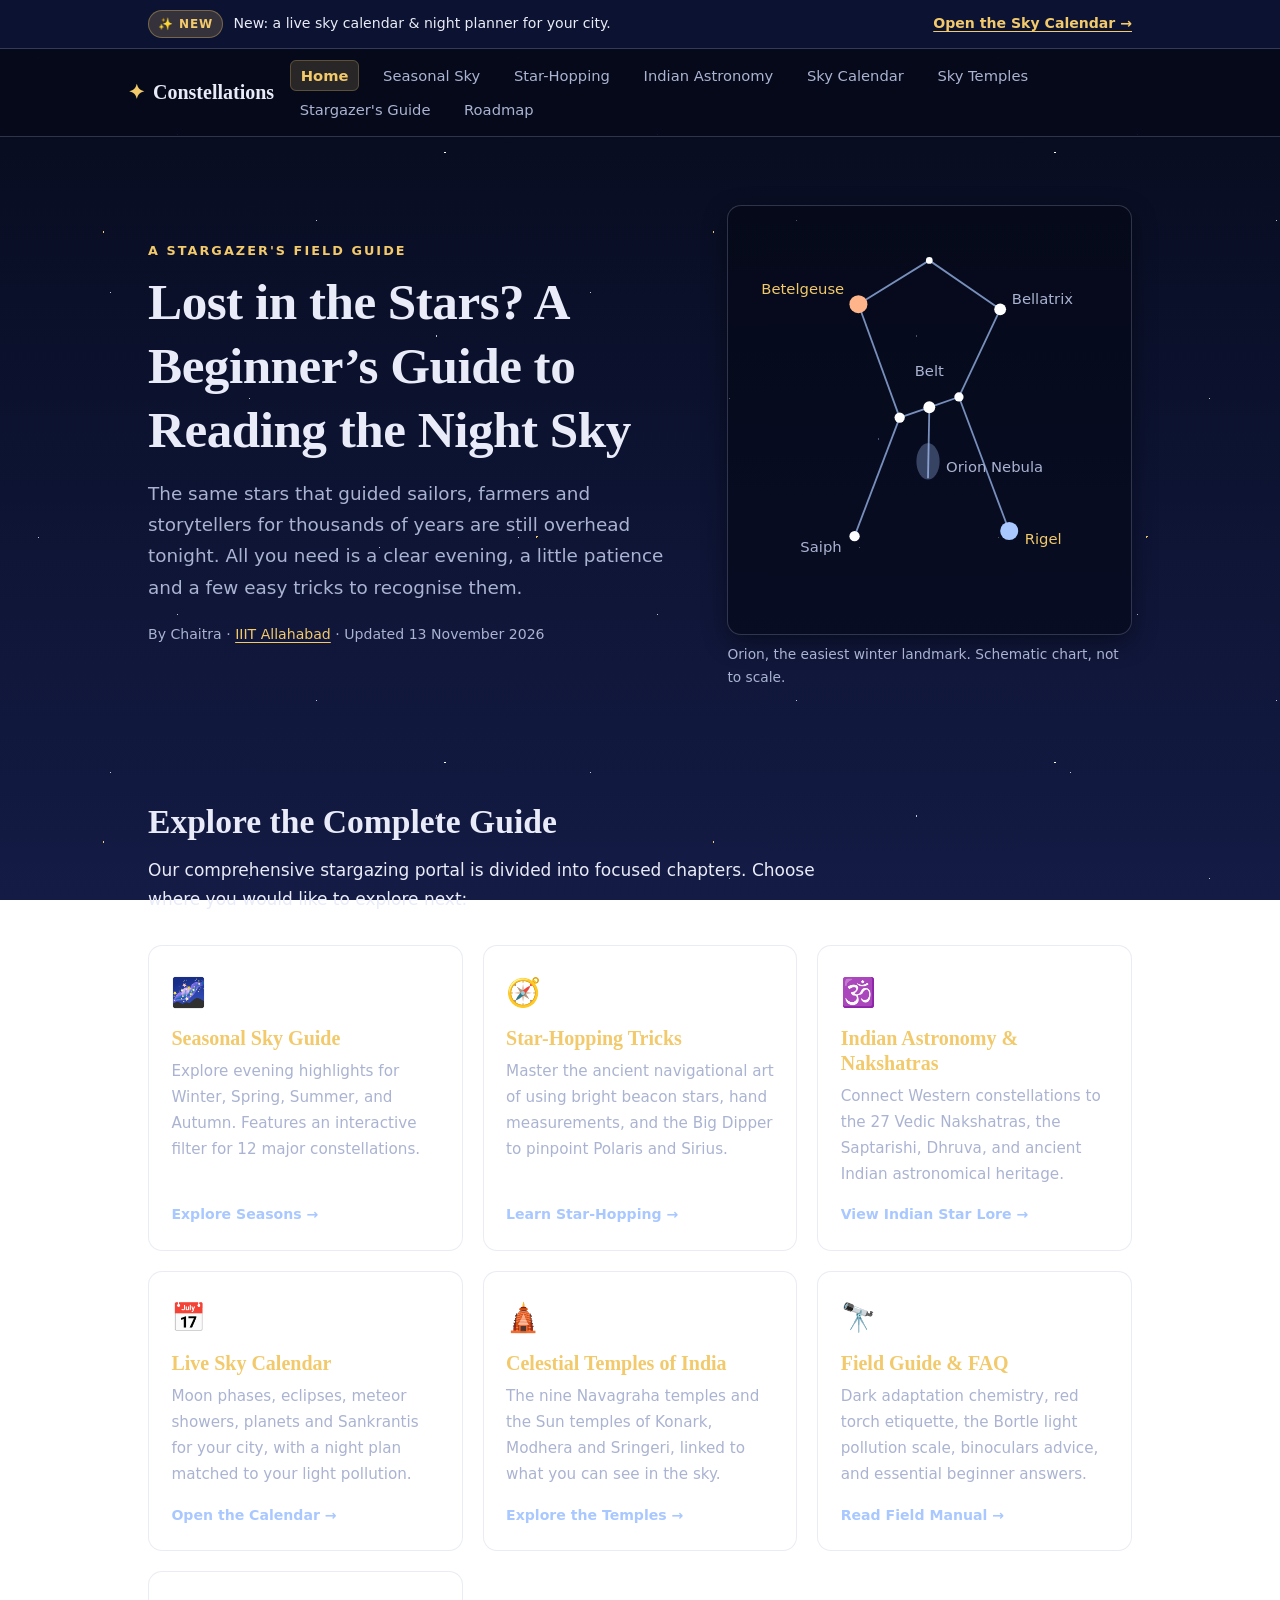
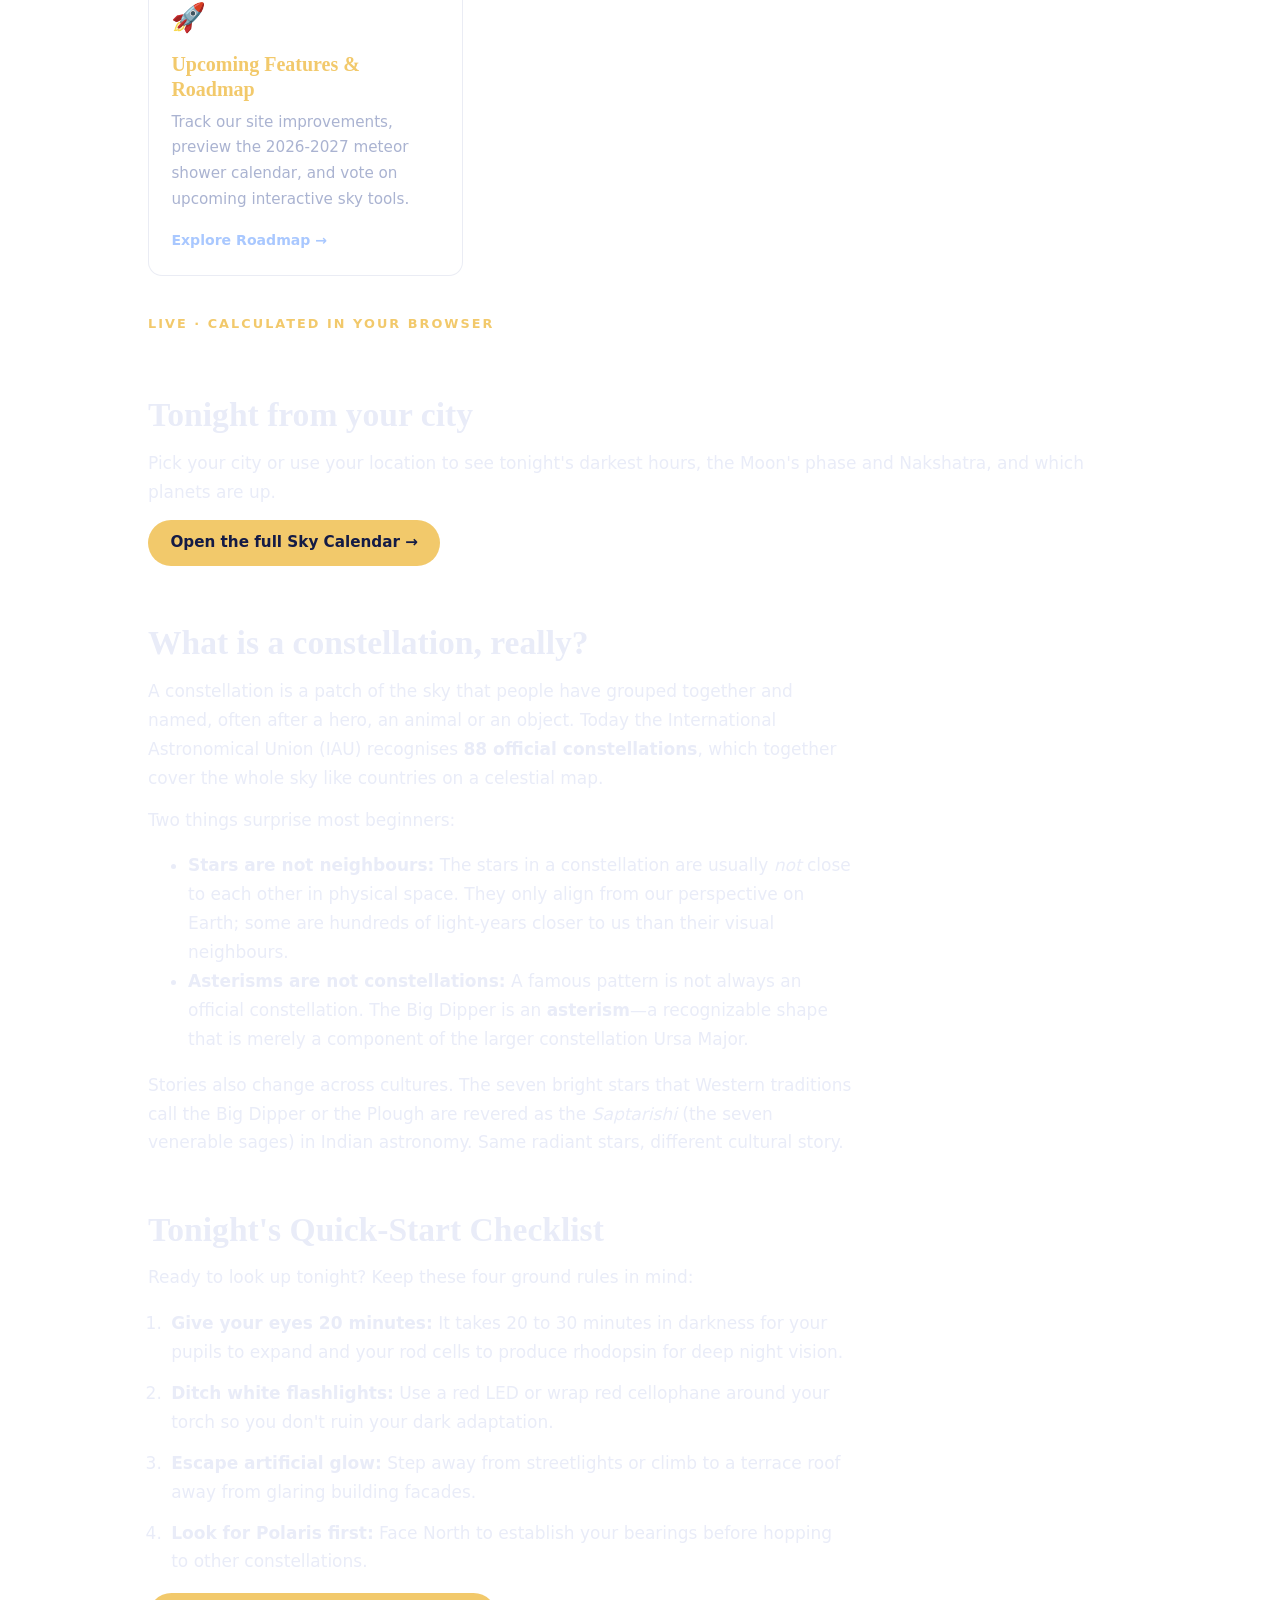
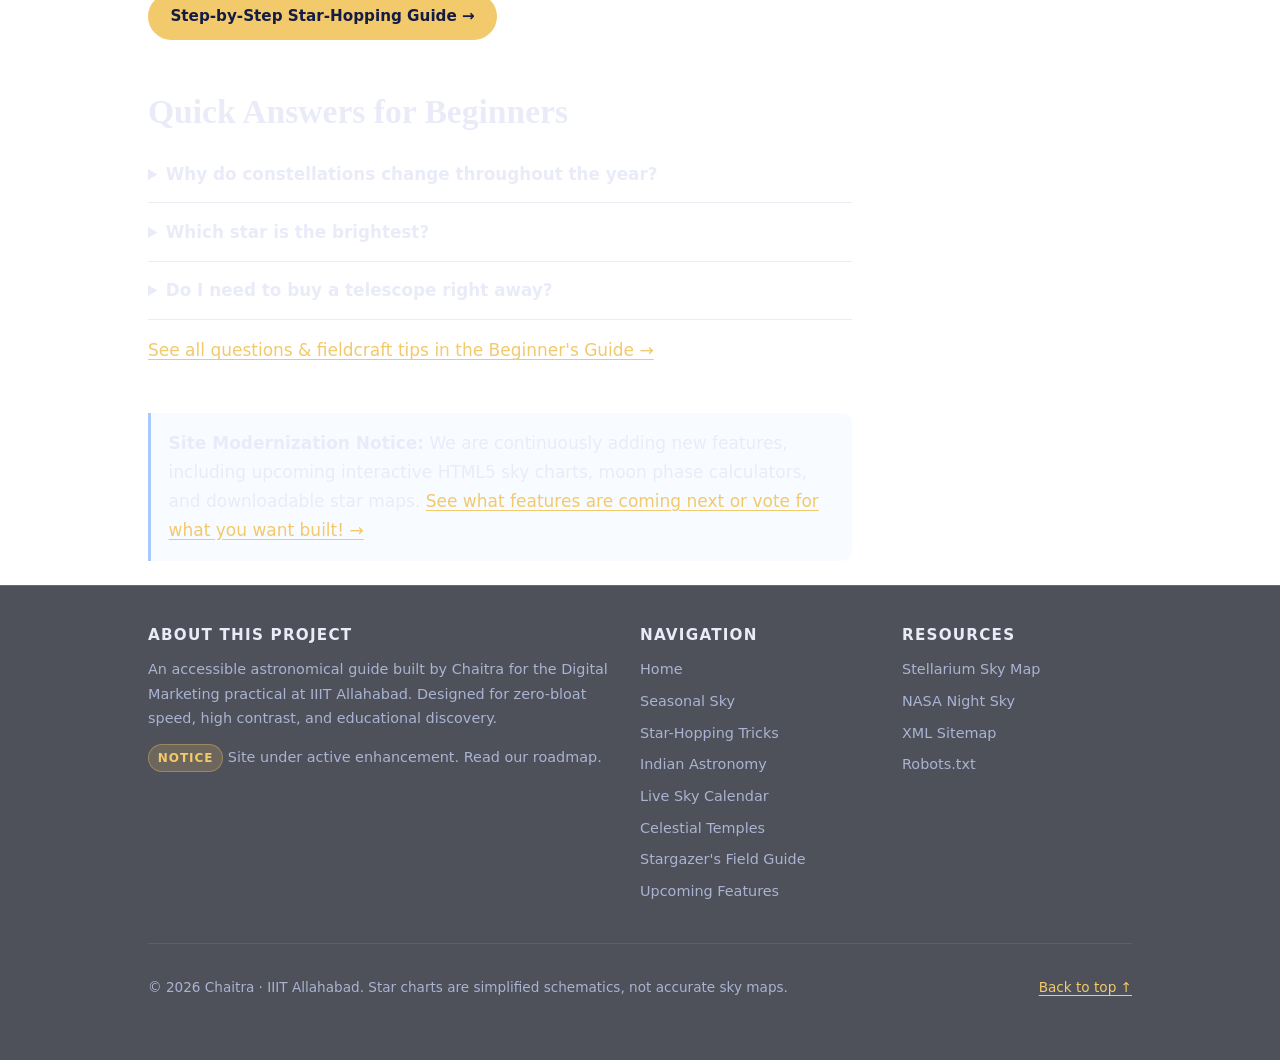
==== commit 4a8d493d: "Update index.html" ====
--- a/index.html
+++ b/index.html
@@ -62,10 +62,10 @@
   <aside class="notice-banner" aria-label="Site update notice">
     <div class="wrap notice-inner">
       <div class="notice-left">
-        <span class="notice-tag">✨ Site In Progress</span>
-        <span>We are actively expanding this guide into a multi-page sky atlas with upcoming interactive maps and celestial tools.</span>
+        <span class="notice-tag">✨ New</span>
+        <span>New: a live sky calendar &amp; night planner for your city.</span>
       </div>
-      <a class="notice-link" href="upcoming.html">See Upcoming Features &rarr;</a>
+      <a class="notice-link" href="sky-calendar.html">Open the Sky Calendar &rarr;</a>
     </div>
   </aside>
 
@@ -84,8 +84,10 @@
           <li><a href="seasons.html">Seasonal Sky</a></li>
           <li><a href="star-hopping.html">Star-Hopping</a></li>
           <li><a href="indian-astronomy.html">Indian Astronomy</a></li>
+          <li><a href="sky-calendar.html">Sky Calendar</a></li>
+          <li><a href="celestial-temples.html">Sky Temples</a></li>
           <li><a href="beginners-guide.html">Stargazer's Guide</a></li>
-          <li><a href="upcoming.html">Upcoming Features</a></li>
+          <li><a href="upcoming.html">Roadmap</a></li>
         </ul>
       </nav>
     </div>
@@ -170,6 +172,22 @@
             <span class="hub-cta">View Indian Star Lore &rarr;</span>
           </a>
 
+          <!-- Hub Card: Live Sky Calendar -->
+          <a class="hub-card" href="sky-calendar.html">
+            <div class="hub-icon">📅</div>
+            <h3>Live Sky Calendar</h3>
+            <p>Moon phases, eclipses, meteor showers, planets and Sankrantis for your city, with a night plan matched to your light pollution.</p>
+            <span class="hub-cta">Open the Calendar &rarr;</span>
+          </a>
+
+          <!-- Hub Card: Celestial Temples -->
+          <a class="hub-card" href="celestial-temples.html">
+            <div class="hub-icon">🛕</div>
+            <h3>Celestial Temples of India</h3>
+            <p>The nine Navagraha temples and the Sun temples of Konark, Modhera and Sringeri, linked to what you can see in the sky.</p>
+            <span class="hub-cta">Explore the Temples &rarr;</span>
+          </a>
+
           <!-- Hub Card 4: Stargazer's Field Guide -->
           <a class="hub-card" href="beginners-guide.html">
             <div class="hub-icon">🔭</div>
@@ -186,6 +204,15 @@
             <span class="hub-cta">Explore Roadmap &rarr;</span>
           </a>
         </div>
+      </section>
+
+      <!-- Tonight from your city: loads the astronomy library only when scrolled near -->
+      <section class="sky-widget" id="tonight" aria-labelledby="tonight-h">
+        <p class="eyebrow">Live &middot; calculated in your browser</p>
+        <h2 id="tonight-h">Tonight from your city</h2>
+        <div class="sky-loc"><p>Pick your city or use your location to see tonight's darkest hours, the Moon's phase and Nakshatra, and which planets are up.</p></div>
+        <div class="sky-tonight" aria-live="polite"><noscript><p>This live widget needs JavaScript.</p></noscript></div>
+        <p><a class="btn" href="sky-calendar.html">Open the full Sky Calendar &rarr;</a></p>
       </section>
 
       <!-- Foundational Knowledge Section -->
@@ -257,6 +284,8 @@
             <li><a href="seasons.html">Seasonal Sky</a></li>
             <li><a href="star-hopping.html">Star-Hopping Tricks</a></li>
             <li><a href="indian-astronomy.html">Indian Astronomy</a></li>
+            <li><a href="sky-calendar.html">Live Sky Calendar</a></li>
+            <li><a href="celestial-temples.html">Celestial Temples</a></li>
             <li><a href="beginners-guide.html">Stargazer's Field Guide</a></li>
             <li><a href="upcoming.html">Upcoming Features</a></li>
           </ul>
@@ -288,6 +317,24 @@
           toggle.setAttribute('aria-expanded', open ? 'true' : 'false');
         });
       }
+      // "Tonight" widget: fetch the astronomy scripts only when the section nears the viewport,
+      // so the home page's first paint stays as light as before.
+      var box = document.getElementById('tonight'), loaded = false;
+      function load() {
+        if (loaded || !box) return; loaded = true;
+        ['js/astronomy.browser.min.js', 'js/sky-core.js'].forEach(function (src, i) {
+          var s = document.createElement('script');
+          s.src = src; s.async = false;
+          if (i === 1) s.onload = function () { window.SkyCore.widget(box); };
+          document.body.appendChild(s);
+        });
+      }
+      if (box && 'IntersectionObserver' in window) {
+        var io = new IntersectionObserver(function (e) {
+          if (e[0].isIntersecting) { io.disconnect(); load(); }
+        }, { rootMargin: '300px' });
+        io.observe(box);
+      } else { window.addEventListener('load', load); }
     })();
   </script>
 </body>
